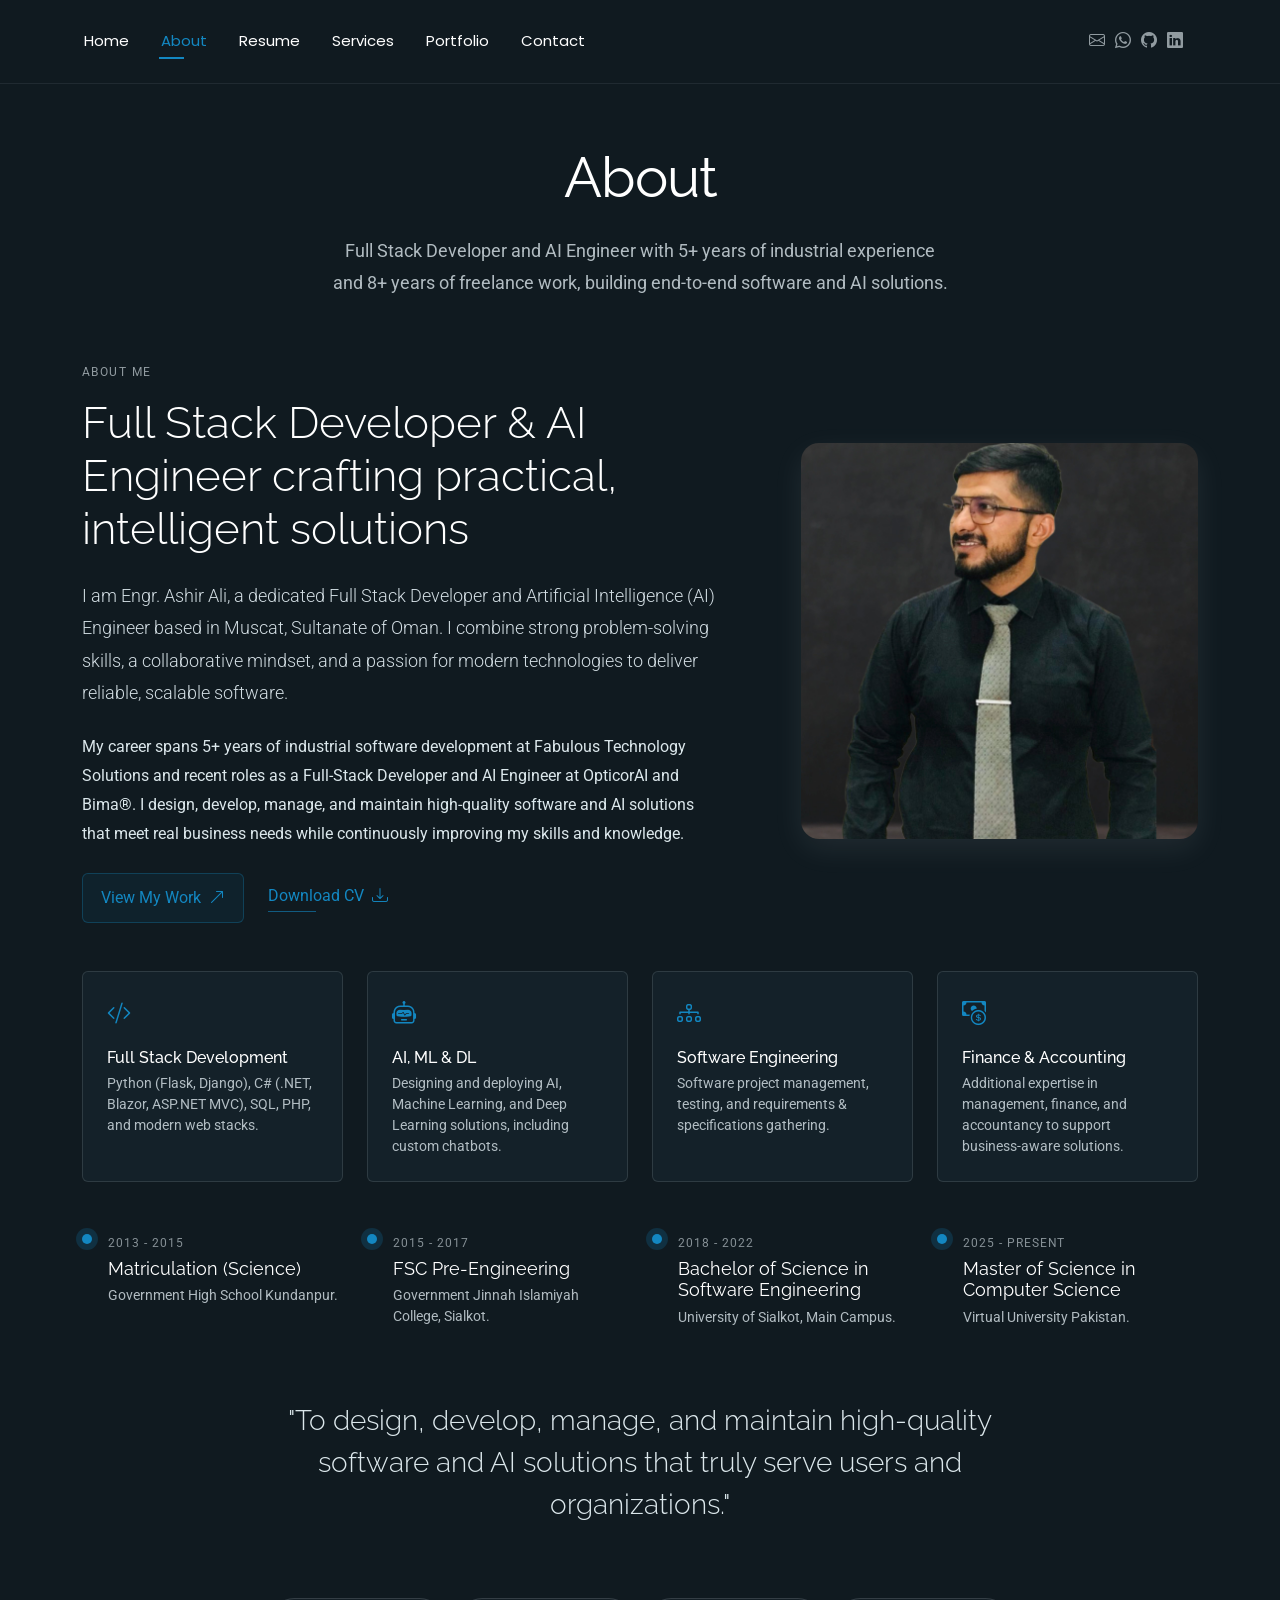
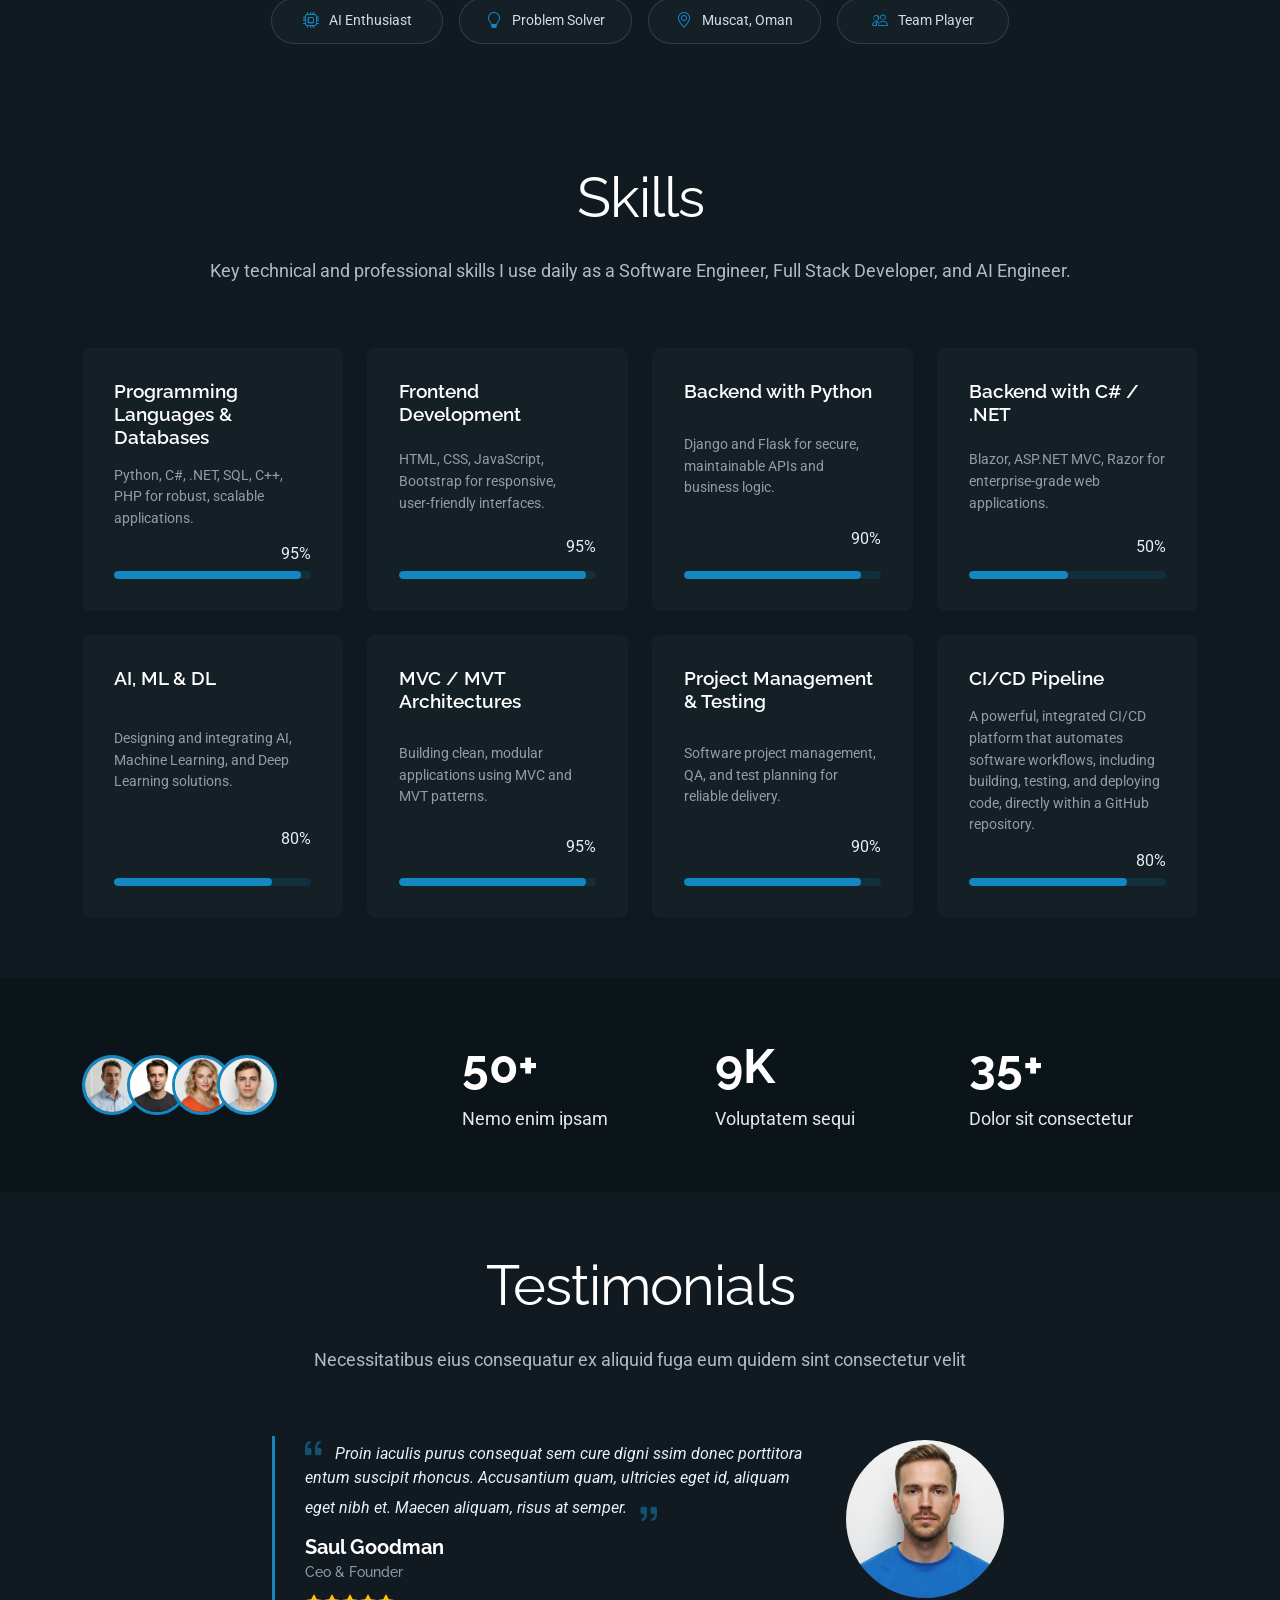
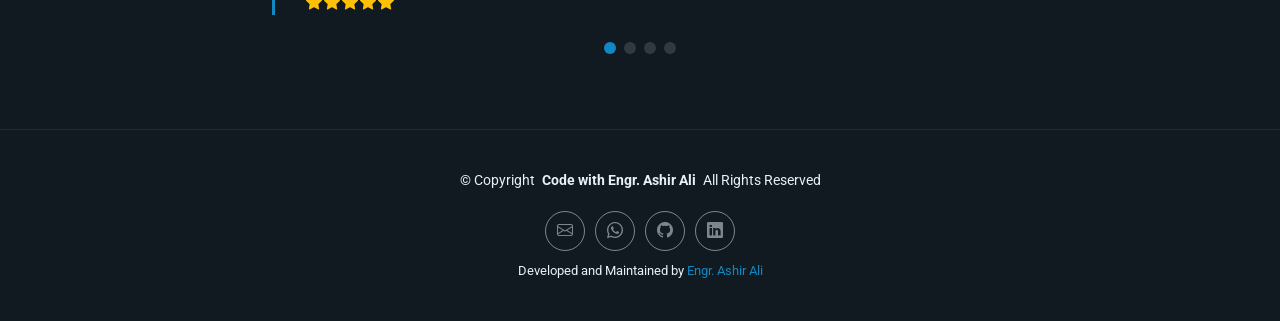
==== about.html @ 97f02782 "Initial commit - Portfolio website" ====
<!DOCTYPE html>
<html lang="en">

<head>
  <meta charset="utf-8">
  <meta content="width=device-width, initial-scale=1.0" name="viewport">
  <title>About | Engr. Ashir Ali</title>
  <meta name="description" content="">
  <meta name="keywords" content="">

  <!-- Favicons -->
  <link href="assets/img/favicon.png" rel="icon">
  <link href="assets/img/apple-touch-icon.png" rel="apple-touch-icon">

  <!-- Fonts -->
  <link href="https://fonts.googleapis.com" rel="preconnect">
  <link href="https://fonts.gstatic.com" rel="preconnect" crossorigin>
  <link href="https://fonts.googleapis.com/css2?family=Roboto:ital,wght@0,100;0,300;0,400;0,500;0,700;0,900;1,100;1,300;1,400;1,500;1,700;1,900&family=Poppins:ital,wght@0,100;0,200;0,300;0,400;0,500;0,600;0,700;0,800;0,900;1,100;1,200;1,300;1,400;1,500;1,600;1,700;1,800;1,900&family=Raleway:ital,wght@0,100;0,200;0,300;0,400;0,500;0,600;0,700;0,800;0,900;1,100;1,200;1,300;1,400;1,500;1,600;1,700;1,800;1,900&display=swap" rel="stylesheet">

  <!-- Vendor CSS Files -->
  <link href="assets/vendor/bootstrap/css/bootstrap.min.css" rel="stylesheet">
  <link href="assets/vendor/bootstrap-icons/bootstrap-icons.css" rel="stylesheet">
  <link href="assets/vendor/aos/aos.css" rel="stylesheet">
  <link href="assets/vendor/swiper/swiper-bundle.min.css" rel="stylesheet">
  <link href="assets/vendor/glightbox/css/glightbox.min.css" rel="stylesheet">

  <!-- Main CSS File -->
  <link href="assets/css/main.css" rel="stylesheet">

  
</head>

<body class="about-page">

  <header id="header" class="header d-flex align-items-center light-background sticky-top">
    <div class="container position-relative d-flex align-items-center justify-content-between">

      <!-- <a href="index.html" class="logo d-flex align-items-center me-auto me-xl-0">
      <img src="assets/img/logo.webp" alt="">
      <h1 class="sitename">FolioOne</h1> 
    </a> -->

      <nav id="navmenu" class="navmenu">
        <ul>
          <li><a href="index.html">Home</a></li>
          <li><a href="about.html" class="active">About</a></li>
          <li><a href="resume.html">Resume</a></li>
          <li><a href="services.html">Services</a></li>
          <li><a href="portfolio.html">Portfolio</a></li>
          
          <li><a href="contact.html">Contact</a></li>
        </ul>
        <i class="mobile-nav-toggle d-xl-none bi bi-list"></i>
      </nav>

      <div class="header-social-links">
        <a href="mailto:ashirbhalli482@gmail.com" target="_blank"><i class="bi bi-envelope"></i></a>
        <a href="https://chat.whatsapp.com/+96878351693" target="_blank"><i class="bi bi-whatsapp"></i></a>
        <a href="https://github.com/ashirbhalli482-ops" target="_blank" rel="noopener noreferrer"><i class="bi bi-github"></i></a>
        <a href="https://www.linkedin.com/in/ashir-ali-4512831a4" target="_blank" rel="noopener noreferrer"><i class="bi bi-linkedin"></i></a>
      </div>

    </div>
  </header>

  <main class="main">

    <!-- About Section -->
    <section id="about" class="about section">

      <!-- Section Title -->
      <div class="container section-title" data-aos="fade-up">
        <h2>About</h2>
        <p>Full Stack Developer and AI Engineer with 5+ years of industrial experience and 8+ years of freelance work, building end‑to‑end software and AI solutions.</p>
      </div><!-- End Section Title -->

      <div class="container" data-aos="fade-up" data-aos-delay="100">

        <!-- Intro + Photo -->
        <div class="row align-items-center justify-content-between gy-5 mb-5">
          <div class="col-lg-7" data-aos="fade-right" data-aos-delay="150">
            <div class="intro-content">
              <span class="eyebrow">About Me</span>
              <h2 class="headline">Full Stack Developer &amp; AI Engineer crafting practical, intelligent solutions</h2>
              <p class="lead">
                I am Engr. Ashir Ali, a dedicated Full Stack Developer and Artificial Intelligence (AI) Engineer based in Muscat,
                Sultanate of Oman. I combine strong problem‑solving skills, a collaborative mindset, and a passion for modern
                technologies to deliver reliable, scalable software.
              </p>
              <p>
                My career spans 5+ years of industrial software development at Fabulous Technology Solutions and recent roles as a
                Full‑Stack Developer and AI Engineer at OpticorAI and Bima®. I design, develop, manage, and maintain high‑quality
                software and AI solutions that meet real business needs while continuously improving my skills and knowledge.
              </p>

              <div class="cta-group">
                <a href="portfolio.html" class="btn-ghost">
                  View My Work <i class="bi bi-arrow-up-right"></i>
                </a>
                <a href="assets/cv/Ashir_Ali_Updated_CV.pdf" target="_blank" class="link-underline">
                  Download CV <i class="bi bi-download"></i>
                </a>
              </div>
            </div>
          </div>

          <div class="col-lg-5" data-aos="zoom-in" data-aos-delay="250">
            <figure class="profile-figure text-center text-lg-end">
              <img src="assets/img/profile/profile-square-11.jpg" alt="Portrait of Engr. Ashir Ali" class="img-fluid profile-photo">
            </figure>
          </div>
        </div>
        <!-- End Intro + Photo -->

        <!-- Skills Grid -->
        <div class="mb-5">
          <div class="row g-4">
            <div class="col-6 col-md-4 col-lg-3" data-aos="fade-up" data-aos-delay="120">
            <div class="skill-item">
              <i class="bi bi-code-slash"></i>
              <h3>Full Stack Development</h3>
              <p>Python (Flask, Django), C# (.NET, Blazor, ASP.NET MVC), SQL, PHP, and modern web stacks.</p>
            </div>
            </div>
            <div class="col-6 col-md-4 col-lg-3" data-aos="fade-up" data-aos-delay="180">
            <div class="skill-item">
              <i class="bi bi-robot"></i>
              <h3>AI, ML &amp; DL</h3>
              <p>Designing and deploying AI, Machine Learning, and Deep Learning solutions, including custom chatbots.</p>
            </div>
            </div>
            <div class="col-6 col-md-4 col-lg-3" data-aos="fade-up" data-aos-delay="240">
            <div class="skill-item">
              <i class="bi bi-diagram-3"></i>
              <h3>Software Engineering</h3>
              <p>Software project management, testing, and requirements &amp; specifications gathering.</p>
            </div>
            </div>
            <div class="col-6 col-md-4 col-lg-3" data-aos="fade-up" data-aos-delay="300">
            <div class="skill-item">
              <i class="bi bi-cash-coin"></i>
              <h3>Finance &amp; Accounting</h3>
              <p>Additional expertise in management, finance, and accountancy to support business‑aware solutions.</p>
            </div>
            </div>
          </div>
        </div>
        <!-- End Skills Grid -->

        <!-- Journey Timeline -->
        <div class="mb-5">
          <div class="row g-4">
            <div class="col-md-6 col-lg-3" data-aos="fade-up" data-aos-delay="120">
              <article class="timeline-item">
                <span class="dot"></span>
                <time>2013 - 2015</time>
                <h4>Matriculation (Science)</h4>
                <p>Government High School Kundanpur.</p>
              </article>
            </div>
            <div class="col-md-6 col-lg-3" data-aos="fade-up" data-aos-delay="180">
              <article class="timeline-item">
                <span class="dot"></span>
                <time>2015 - 2017</time>
                <h4>FSC Pre‑Engineering</h4>
                <p>Government Jinnah Islamiyah College, Sialkot.</p>
              </article>
            </div>
            <div class="col-md-6 col-lg-3" data-aos="fade-up" data-aos-delay="240">
              <article class="timeline-item">
                <span class="dot"></span>
                <time>2018 - 2022</time>
                <h4>Bachelor of Science in Software Engineering</h4>
                <p>University of Sialkot, Main Campus.</p>
              </article>
            </div>
            <div class="col-md-6 col-lg-3" data-aos="fade-up" data-aos-delay="300">
              <article class="timeline-item">
                <span class="dot"></span>
                <time>2025 - Present</time>
                <h4>Master of Science in Computer Science</h4>
                <p>Virtual University Pakistan.</p>
              </article>
            </div>
          </div>
        </div>
        <!-- End Journey Timeline -->

        <!-- Quote -->
        <blockquote class="personal-quote text-center mb-5" data-aos="fade-down" data-aos-delay="200">
          <p>"To design, develop, manage, and maintain high‑quality software and AI solutions that truly serve users and organizations."</p>
        </blockquote>
        <!-- End Quote -->

        <!-- Fun Facts -->
        <div class="row g-3 justify-content-center">
          <div class="col-6 col-md-3 col-lg-2" data-aos="zoom-in" data-aos-delay="120">
            <div class="fact-pill">
              <i class="bi bi-cpu"></i>
              <span>AI Enthusiast</span>
            </div>
          </div>
          <div class="col-6 col-md-3 col-lg-2" data-aos="zoom-in" data-aos-delay="160">
            <div class="fact-pill">
              <i class="bi bi-lightbulb"></i>
              <span>Problem Solver</span>
            </div>
          </div>
          <div class="col-6 col-md-3 col-lg-2" data-aos="zoom-in" data-aos-delay="200">
            <div class="fact-pill">
              <i class="bi bi-geo-alt"></i>
              <span>Muscat, Oman</span>
            </div>
          </div>
          <div class="col-6 col-md-3 col-lg-2" data-aos="zoom-in" data-aos-delay="240">
            <div class="fact-pill">
              <i class="bi bi-people"></i>
              <span>Team Player</span>
            </div>
          </div>
        </div>
        <!-- End Fun Facts -->

      </div>

    </section><!-- /About Section -->

    <!-- Skills Section -->
    <section id="skills" class="skills section">

      <!-- Section Title -->
      <div class="container section-title" data-aos="fade-up">
        <h2>Skills</h2>
        <p>Key technical and professional skills I use daily as a Software Engineer, Full Stack Developer, and AI Engineer.</p>
      </div><!-- End Section Title -->

      <div class="container" data-aos="fade-up" data-aos-delay="100">

        <div class="row g-4 skills-animation">

          <div class="col-md-6 col-lg-3" data-aos="fade-up" data-aos-delay="100">
            <div class="skill-box">
              <h3>Programming Languages &amp; Databases</h3>
              <p>Python, C#, .NET, SQL, C++, PHP for robust, scalable applications.</p>
              <span class="text-end d-block">95%</span>
              <div class="progress">
                <div class="progress-bar" role="progressbar" aria-valuenow="95" aria-valuemin="0" aria-valuemax="100"></div>
              </div>
            </div>
          </div>

          <div class="col-md-6 col-lg-3" data-aos="fade-up" data-aos-delay="150">
            <div class="skill-box">
              <h3>Frontend Development</h3>
              <p>HTML, CSS, JavaScript, Bootstrap for responsive, user‑friendly interfaces.</p>
              <span class="text-end d-block">95%</span>
              <div class="progress">
                <div class="progress-bar" role="progressbar" aria-valuenow="95" aria-valuemin="0" aria-valuemax="100"></div>
              </div>
            </div>
          </div>

          <div class="col-md-6 col-lg-3" data-aos="fade-up" data-aos-delay="200">
            <div class="skill-box">
              <h3>Backend with Python</h3>
              <p>Django and Flask for secure, maintainable APIs and business logic.</p>
              <span class="text-end d-block">90%</span>
              <div class="progress">
                <div class="progress-bar" role="progressbar" aria-valuenow="90" aria-valuemin="0" aria-valuemax="100"></div>
              </div>
            </div>
          </div>

          <div class="col-md-6 col-lg-3" data-aos="fade-up" data-aos-delay="250">
            <div class="skill-box">
              <h3>Backend with C# / .NET</h3>
              <p>Blazor, ASP.NET MVC, Razor for enterprise‑grade web applications.</p>
              <span class="text-end d-block">50%</span>
              <div class="progress">
                <div class="progress-bar" role="progressbar" aria-valuenow="50" aria-valuemin="0" aria-valuemax="100"></div>
              </div>
            </div>
          </div>

          <div class="col-md-6 col-lg-3" data-aos="fade-up" data-aos-delay="300">
            <div class="skill-box">
              <h3>AI, ML &amp; DL</h3>
              <p>Designing and integrating AI, Machine Learning, and Deep Learning solutions.</p>
              <span class="text-end d-block">80%</span>
              <div class="progress">
                <div class="progress-bar" role="progressbar" aria-valuenow="80" aria-valuemin="0" aria-valuemax="100"></div>
              </div>
            </div>
          </div>

          <div class="col-md-6 col-lg-3" data-aos="fade-up" data-aos-delay="350">
            <div class="skill-box">
              <h3>MVC / MVT Architectures</h3>
              <p>Building clean, modular applications using MVC and MVT patterns.</p>
              <span class="text-end d-block">95%</span>
              <div class="progress">
                <div class="progress-bar" role="progressbar" aria-valuenow="95" aria-valuemin="0" aria-valuemax="100"></div>
              </div>
            </div>
          </div>

          <div class="col-md-6 col-lg-3" data-aos="fade-up" data-aos-delay="400">
            <div class="skill-box">
              <h3>Project Management &amp; Testing</h3>
              <p>Software project management, QA, and test planning for reliable delivery.</p>
              <span class="text-end d-block">90%</span>
              <div class="progress">
                <div class="progress-bar" role="progressbar" aria-valuenow="90" aria-valuemin="0" aria-valuemax="100"></div>
              </div>
            </div>
          </div>

          <div class="col-md-6 col-lg-3" data-aos="fade-up" data-aos-delay="450">
            <div class="skill-box">
              <h3>CI/CD Pipeline</h3>
              <p>A powerful, integrated CI/CD platform that automates software workflows, including building, testing, and deploying code, directly within a GitHub repository.</p>
              <span class="text-end d-block">80%</span>
              <div class="progress">
                <div class="progress-bar" role="progressbar" aria-valuenow="80" aria-valuemin="0" aria-valuemax="100"></div>
              </div>
            </div>
          </div>

        </div>

      </div>

    </section><!-- /Skills Section -->

    <!-- Stats Section -->
    <section id="stats" class="stats section dark-background">

      <div class="container" data-aos="fade-up" data-aos-delay="100">

        <div class="row align-items-center">
          <div class="col-lg-4" data-aos="fade-up" data-aos-delay="200">
            <div class="avatars d-flex align-items-center">
              <img src="assets/img/person/person-m-2.webp" alt="Avatar 1" class="rounded-circle" loading="lazy">
              <img src="assets/img/person/person-m-3.webp" alt="Avatar 2" class="rounded-circle" loading="lazy">
              <img src="assets/img/person/person-f-5.webp" alt="Avatar 3" class="rounded-circle" loading="lazy">
              <img src="assets/img/person/person-m-5.webp" alt="Avatar 4" class="rounded-circle" loading="lazy">
            </div>
          </div>

          <div class="col-lg-8">
            <div class="row counters">
              <div class="col-md-4" data-aos="fade-up" data-aos-delay="300">
                <h2><span data-purecounter-start="0" data-purecounter-end="185" data-purecounter-duration="1" class="purecounter"></span>+</h2>
                <p>Nemo enim ipsam</p>
              </div>

              <div class="col-md-4" data-aos="fade-up" data-aos-delay="400">
                <h2><span data-purecounter-start="0" data-purecounter-end="32" data-purecounter-duration="1" class="purecounter"></span>K</h2>
                <p>Voluptatem sequi</p>
              </div>

              <div class="col-md-4" data-aos="fade-up" data-aos-delay="500">
                <h2><span data-purecounter-start="0" data-purecounter-end="128" data-purecounter-duration="1" class="purecounter"></span>+</h2>
                <p>Dolor sit consectetur</p>
              </div>
            </div>
          </div>
        </div>
      </div>

    </section><!-- /Stats Section -->

    <!-- Testimonials Section -->
    <section id="testimonials" class="testimonials section">

      <!-- Section Title -->
      <div class="container section-title" data-aos="fade-up">
        <h2>Testimonials</h2>
        <p>Necessitatibus eius consequatur ex aliquid fuga eum quidem sint consectetur velit</p>
      </div><!-- End Section Title -->

      <div class="container" data-aos="fade-up" data-aos-delay="100">

        <div class="swiper init-swiper">
          <script type="application/json" class="swiper-config">
            {
              "loop": true,
              "speed": 600,
              "autoplay": {
                "delay": 5000
              },
              "slidesPerView": "auto",
              "pagination": {
                "el": ".swiper-pagination",
                "type": "bullets",
                "clickable": true
              }
            }
          </script>
          <div class="swiper-wrapper">

            <div class="swiper-slide">
              <div class="testimonial-item">
                <div class="row gy-4 justify-content-center">
                  <div class="col-lg-6">
                    <div class="testimonial-content">
                      <p>
                        <i class="bi bi-quote quote-icon-left"></i>
                        <span>Proin iaculis purus consequat sem cure digni ssim donec porttitora entum suscipit rhoncus. Accusantium quam, ultricies eget id, aliquam eget nibh et. Maecen aliquam, risus at semper.</span>
                        <i class="bi bi-quote quote-icon-right"></i>
                      </p>
                      <h3>Saul Goodman</h3>
                      <h4>Ceo &amp; Founder</h4>
                      <div class="stars">
                        <i class="bi bi-star-fill"></i><i class="bi bi-star-fill"></i><i class="bi bi-star-fill"></i><i class="bi bi-star-fill"></i><i class="bi bi-star-fill"></i>
                      </div>
                    </div>
                  </div>
                  <div class="col-lg-2 text-center">
                    <img src="assets/img/person/person-m-9.webp" class="img-fluid testimonial-img" alt="">
                  </div>
                </div>
              </div>
            </div><!-- End testimonial item -->

            <div class="swiper-slide">
              <div class="testimonial-item">
                <div class="row gy-4 justify-content-center">
                  <div class="col-lg-6">
                    <div class="testimonial-content">
                      <p>
                        <i class="bi bi-quote quote-icon-left"></i>
                        <span>Export tempor illum tamen malis malis eram quae irure esse labore quem cillum quid cillum eram malis quorum velit fore eram velit sunt aliqua noster fugiat irure amet legam anim culpa.</span>
                        <i class="bi bi-quote quote-icon-right"></i>
                      </p>
                      <h3>Sara Wilsson</h3>
                      <h4>Designer</h4>
                      <div class="stars">
                        <i class="bi bi-star-fill"></i><i class="bi bi-star-fill"></i><i class="bi bi-star-fill"></i><i class="bi bi-star-fill"></i><i class="bi bi-star-fill"></i>
                      </div>
                    </div>
                  </div>
                  <div class="col-lg-2 text-center">
                    <img src="assets/img/person/person-f-5.webp" class="img-fluid testimonial-img" alt="">
                  </div>
                </div>
              </div>
            </div><!-- End testimonial item -->

            <div class="swiper-slide">
              <div class="testimonial-item">
                <div class="row gy-4 justify-content-center">
                  <div class="col-lg-6">
                    <div class="testimonial-content">
                      <p>
                        <i class="bi bi-quote quote-icon-left"></i>
                        <span>Enim nisi quem export duis labore cillum quae magna enim sint quorum nulla quem veniam duis minim tempor labore quem eram duis noster aute amet eram fore quis sint minim.</span>
                        <i class="bi bi-quote quote-icon-right"></i>
                      </p>
                      <h3>Jena Karlis</h3>
                      <h4>Store Owner</h4>
                      <div class="stars">
                        <i class="bi bi-star-fill"></i><i class="bi bi-star-fill"></i><i class="bi bi-star-fill"></i><i class="bi bi-star-fill"></i><i class="bi bi-star-fill"></i>
                      </div>
                    </div>
                  </div>
                  <div class="col-lg-2 text-center">
                    <img src="assets/img/person/person-f-12.webp" class="img-fluid testimonial-img" alt="">
                  </div>
                </div>
              </div>
            </div><!-- End testimonial item -->

            <div class="swiper-slide">
              <div class="testimonial-item">
                <div class="row gy-4 justify-content-center">
                  <div class="col-lg-6">
                    <div class="testimonial-content">
                      <p>
                        <i class="bi bi-quote quote-icon-left"></i>
                        <span>Fugiat enim eram quae cillum dolore dolor amet nulla culpa multos export minim fugiat minim velit minim dolor enim duis veniam ipsum anim magna sunt elit fore quem dolore labore illum veniam.</span>
                        <i class="bi bi-quote quote-icon-right"></i>
                      </p>
                      <h3>John Larson</h3>
                      <h4>Entrepreneur</h4>
                      <div class="stars">
                        <i class="bi bi-star-fill"></i><i class="bi bi-star-fill"></i><i class="bi bi-star-fill"></i><i class="bi bi-star-fill"></i><i class="bi bi-star-fill"></i>
                      </div>
                    </div>
                  </div>
                  <div class="col-lg-2 text-center">
                    <img src="assets/img/person/person-m-12.webp" class="img-fluid testimonial-img" alt="">
                  </div>
                </div>
              </div>
            </div><!-- End testimonial item -->

          </div>
          <div class="swiper-pagination"></div>
        </div>

      </div>

    </section><!-- /Testimonials Section -->

  </main>

  <footer id="footer" class="footer">

    <div class="container">
      <div class="copyright text-center ">
        <p>© <span>Copyright</span> <strong class="px-1 sitename">Code with Engr. Ashir Ali</strong> <span>All Rights Reserved<br></span></p>
      </div>
      <div class="social-links d-flex justify-content-center">
        <a href="mailto:ashirbhalli482@gmail.com" target="_blank"><i class="bi bi-envelope"></i></a>
        <a href="https://chat.whatsapp.com/+96878351693" target="_blank"><i class="bi bi-whatsapp"></i></a>
        <a href="https://github.com/ashirbhalli482-ops" target="_blank" rel="noopener noreferrer"><i class="bi bi-github"></i></a>
        <a href="https://www.linkedin.com/in/ashir-ali-4512831a4" target="_blank" rel="noopener noreferrer"><i class="bi bi-linkedin"></i></a>
      </div>
      <div class="credits">
       
        Developed and Maintained by <a href="#">Engr. Ashir Ali</a> 
      </div>
    </div>

  </footer>

  <!-- Scroll Top -->
  <a href="#" id="scroll-top" class="scroll-top d-flex align-items-center justify-content-center"><i class="bi bi-arrow-up-short"></i></a>

  <!-- Preloader -->
  <div id="preloader"></div>

  <!-- Vendor JS Files -->
  <script src="assets/vendor/bootstrap/js/bootstrap.bundle.min.js"></script>
  <script src="assets/vendor/php-email-form/validate.js"></script>
  <script src="assets/vendor/aos/aos.js"></script>
  <script src="assets/vendor/typed.js/typed.umd.js"></script>
  <script src="assets/vendor/waypoints/noframework.waypoints.js"></script>
  <script src="assets/vendor/purecounter/purecounter_vanilla.js"></script>
  <script src="assets/vendor/swiper/swiper-bundle.min.js"></script>
  <script src="assets/vendor/imagesloaded/imagesloaded.pkgd.min.js"></script>
  <script src="assets/vendor/isotope-layout/isotope.pkgd.min.js"></script>
  <script src="assets/vendor/glightbox/js/glightbox.min.js"></script>

  <!-- Main JS File -->
  <script src="assets/js/main.js"></script>

</body>

</html>
---- assets/css/main.css ----
/**
* Template Name: FolioOne
* Template URL: https://bootstrapmade.com/folioone-bootstrap-portfolio-website-template/
* Updated: Aug 23 2025 with Bootstrap v5.3.7
* Author: BootstrapMade.com
* License: https://bootstrapmade.com/license/
*/

/*--------------------------------------------------------------
# Font & Color Variables
# Help: https://bootstrapmade.com/color-system/
--------------------------------------------------------------*/
/* Fonts */
:root {
  --default-font: "Roboto",  system-ui, -apple-system, "Segoe UI", Roboto, "Helvetica Neue", Arial, "Noto Sans", "Liberation Sans", sans-serif, "Apple Color Emoji", "Segoe UI Emoji", "Segoe UI Symbol", "Noto Color Emoji";
  --heading-font: "Raleway",  sans-serif;
  --nav-font: "Poppins",  sans-serif;
}

/* Global Colors - The following color variables are used throughout the website. Updating them here will change the color scheme of the entire website */
:root { 
  --background-color: #101a20; /* Background color for the entire website, including individual sections */
  --default-color: #e7f2f7; /* Default color used for the majority of the text content across the entire website */
  --heading-color: #ffffff; /* Color for headings, subheadings and title throughout the website */
  --accent-color: #1387c1; /* Accent color that represents your brand on the website. It's used for buttons, links, and other elements that need to stand out */
  --surface-color: #141f26; /* The surface color is used as a background of boxed elements within sections, such as cards, icon boxes, or other elements that require a visual separation from the global background. */
  --contrast-color: #ffffff; /* Contrast color for text, ensuring readability against backgrounds of accent, heading, or default colors. */
}

/* Nav Menu Colors - The following color variables are used specifically for the navigation menu. They are separate from the global colors to allow for more customization options */
:root {
  --nav-color: #ffffff;  /* The default color of the main navmenu links */
  --nav-hover-color: #1387c1; /* Applied to main navmenu links when they are hovered over or active */
  --nav-mobile-background-color: #213642; /* Used as the background color for mobile navigation menu */
  --nav-dropdown-background-color: #051117; /* Used as the background color for dropdown items that appear when hovering over primary navigation items */
  --nav-dropdown-color: #e7f2f7; /* Used for navigation links of the dropdown items in the navigation menu. */
  --nav-dropdown-hover-color: #1387c1; /* Similar to --nav-hover-color, this color is applied to dropdown navigation links when they are hovered over. */
}

/* Color Presets - These classes override global colors when applied to any section or element, providing reuse of the sam color scheme. */

.light-background {
  --background-color: #142027;
  --surface-color: #325264;
}

.dark-background {
  --background-color: #0b1419;
  --default-color: #ffffff;
  --heading-color: #ffffff;
  --surface-color: #252525;
  --contrast-color: #ffffff;
}

/* Smooth scroll */
:root {
  scroll-behavior: smooth;
}

/*--------------------------------------------------------------
# General Styling & Shared Classes
--------------------------------------------------------------*/
body {
  color: var(--default-color);
  background-color: var(--background-color);
  font-family: var(--default-font);
}

a {
  color: var(--accent-color);
  text-decoration: none;
  transition: 0.3s;
}

a:hover {
  color: color-mix(in srgb, var(--accent-color), transparent 25%);
  text-decoration: none;
}

h1,
h2,
h3,
h4,
h5,
h6 {
  color: var(--heading-color);
  font-family: var(--heading-font);
}

/* PHP Email Form Messages
------------------------------*/
.php-email-form .error-message {
  display: none;
  background: #df1529;
  color: #ffffff;
  text-align: left;
  padding: 15px;
  margin-bottom: 24px;
  font-weight: 600;
}

.php-email-form .sent-message {
  display: none;
  color: #ffffff;
  background: #059652;
  text-align: center;
  padding: 15px;
  margin-bottom: 24px;
  font-weight: 600;
}

.php-email-form .loading {
  display: none;
  background: var(--surface-color);
  text-align: center;
  padding: 15px;
  margin-bottom: 24px;
}

.php-email-form .loading:before {
  content: "";
  display: inline-block;
  border-radius: 50%;
  width: 24px;
  height: 24px;
  margin: 0 10px -6px 0;
  border: 3px solid var(--accent-color);
  border-top-color: var(--surface-color);
  animation: php-email-form-loading 1s linear infinite;
}

@keyframes php-email-form-loading {
  0% {
    transform: rotate(0deg);
  }

  100% {
    transform: rotate(360deg);
  }
}

/*--------------------------------------------------------------
# Global Header
--------------------------------------------------------------*/
.header {
  --background-color: rgba(255, 255, 255, 0);
  color: var(--default-color);
  background-color: var(--background-color);
  padding: 15px 0;
  transition: all 0.5s;
  z-index: 997;
  border-bottom: 1px solid color-mix(in srgb, var(--default-color), transparent 92%);
}

.header .logo {
  line-height: 1;
}

.header .logo img {
  max-height: 36px;
  margin-right: 8px;
}

.header .logo h1 {
  font-size: 32px;
  margin: 0;
  font-weight: 400;
  color: var(--heading-color);
}

.header .header-social-links {
  padding-right: 15px;
}

.header .header-social-links a {
  color: color-mix(in srgb, var(--default-color), transparent 40%);
  padding-left: 6px;
  display: inline-block;
  transition: 0.3s;
  font-size: 16px;
}

.header .header-social-links a:hover {
  color: var(--default-color);
}

.header .header-social-links a i {
  line-height: 0px;
}

@media (max-width: 1200px) {
  .header .logo {
    order: 1;
  }

  .header .header-social-links {
    order: 2;
  }

  .header .navmenu {
    order: 3;
  }
}

/* Global Header on Scroll
------------------------------*/
.scrolled .header {
  --background-color: rgba(16, 26, 32, 0.9);
}

/*--------------------------------------------------------------
# Navigation Menu
--------------------------------------------------------------*/
/* Desktop Navigation */
@media (min-width: 1200px) {
  .navmenu {
    padding: 0;
  }

  .navmenu ul {
    margin: 0;
    padding: 0;
    display: flex;
    list-style: none;
    align-items: center;
  }

  .navmenu li {
    position: relative;
  }

  .navmenu>ul>li {
    white-space: nowrap;
    padding: 15px 28px 15px 0;
  }

  .navmenu>ul>li:last-child {
    padding-right: 0;
  }

  .navmenu a,
  .navmenu a:focus {
    color: var(--nav-color);
    font-size: 15px;
    padding: 0 2px;
    font-family: var(--nav-font);
    font-weight: 400;
    display: flex;
    align-items: center;
    justify-content: space-between;
    white-space: nowrap;
    transition: 0.3s;
    position: relative;
  }

  .navmenu a i,
  .navmenu a:focus i {
    font-size: 12px;
    line-height: 0;
    margin-left: 5px;
    transition: 0.3s;
  }

  .navmenu>ul>li>a:before {
    content: "";
    position: absolute;
    height: 2px;
    bottom: -6px;
    left: 0;
    background-color: var(--nav-hover-color);
    visibility: hidden;
    width: 0px;
    transition: all 0.3s ease-in-out 0s;
  }

  .navmenu a:hover:before,
  .navmenu li:hover>a:before,
  .navmenu .active:before {
    visibility: visible;
    width: 25px;
  }

  .navmenu li:hover>a,
  .navmenu .active,
  .navmenu .active:focus {
    color: var(--nav-hover-color);
  }

  .navmenu .dropdown ul {
    margin: 0;
    padding: 10px 0;
    background: var(--nav-dropdown-background-color);
    display: block;
    position: absolute;
    visibility: hidden;
    left: -5px;
    top: 130%;
    opacity: 0;
    transition: 0.3s;
    border-radius: 4px;
    z-index: 99;
    box-shadow: 0px 0px 30px rgba(0, 0, 0, 0.1);
  }

  .navmenu .dropdown ul li {
    min-width: 200px;
  }

  .navmenu .dropdown ul a {
    padding: 10px 20px;
    font-size: 15px;
    text-transform: none;
    color: var(--nav-dropdown-color);
  }

  .navmenu .dropdown ul a i {
    font-size: 12px;
  }

  .navmenu .dropdown ul a:hover,
  .navmenu .dropdown ul .active:hover,
  .navmenu .dropdown ul li:hover>a {
    color: var(--nav-dropdown-hover-color);
  }

  .navmenu .dropdown:hover>ul {
    opacity: 1;
    top: 100%;
    visibility: visible;
  }

  .navmenu .dropdown .dropdown ul {
    top: 0;
    left: -90%;
    visibility: hidden;
  }

  .navmenu .dropdown .dropdown:hover>ul {
    opacity: 1;
    top: 0;
    left: -100%;
    visibility: visible;
  }
}

/* Mobile Navigation */
@media (max-width: 1199px) {
  .mobile-nav-toggle {
    color: var(--nav-color);
    font-size: 28px;
    line-height: 0;
    margin-right: 10px;
    cursor: pointer;
    transition: color 0.3s;
  }

  .navmenu {
    padding: 0;
    z-index: 9997;
  }

  .navmenu ul {
    display: none;
    list-style: none;
    position: absolute;
    inset: 60px 20px 20px 20px;
    padding: 10px 0;
    margin: 0;
    border-radius: 6px;
    background-color: var(--nav-mobile-background-color);
    border: 1px solid color-mix(in srgb, var(--default-color), transparent 90%);
    box-shadow: none;
    overflow-y: auto;
    transition: 0.3s;
    z-index: 9998;
  }

  .navmenu a,
  .navmenu a:focus {
    color: var(--nav-dropdown-color);
    padding: 10px 20px;
    font-family: var(--nav-font);
    font-size: 17px;
    font-weight: 500;
    display: flex;
    align-items: center;
    justify-content: space-between;
    white-space: nowrap;
    transition: 0.3s;
  }

  .navmenu a i,
  .navmenu a:focus i {
    font-size: 12px;
    line-height: 0;
    margin-left: 5px;
    width: 30px;
    height: 30px;
    display: flex;
    align-items: center;
    justify-content: center;
    border-radius: 50%;
    transition: 0.3s;
    background-color: color-mix(in srgb, var(--accent-color), transparent 90%);
  }

  .navmenu a i:hover,
  .navmenu a:focus i:hover {
    background-color: var(--accent-color);
    color: var(--contrast-color);
  }

  .navmenu a:hover,
  .navmenu .active,
  .navmenu .active:focus {
    color: var(--nav-dropdown-hover-color);
  }

  .navmenu .active i,
  .navmenu .active:focus i {
    background-color: var(--accent-color);
    color: var(--contrast-color);
    transform: rotate(180deg);
  }

  .navmenu .dropdown ul {
    position: static;
    display: none;
    z-index: 99;
    padding: 10px 0;
    margin: 10px 20px;
    background-color: var(--nav-dropdown-background-color);
    transition: all 0.5s ease-in-out;
  }

  .navmenu .dropdown ul ul {
    background-color: rgba(33, 37, 41, 0.1);
  }

  .navmenu .dropdown>.dropdown-active {
    display: block;
    background-color: rgba(33, 37, 41, 0.03);
  }

  .mobile-nav-active {
    overflow: hidden;
  }

  .mobile-nav-active .mobile-nav-toggle {
    color: #fff;
    position: absolute;
    font-size: 32px;
    top: 15px;
    right: 15px;
    margin-right: 0;
    z-index: 9999;
  }

  .mobile-nav-active .navmenu {
    position: fixed;
    overflow: hidden;
    inset: 0;
    background: rgba(33, 37, 41, 0.8);
    transition: 0.3s;
  }

  .mobile-nav-active .navmenu>ul {
    display: block;
  }
}

/*--------------------------------------------------------------
# Global Footer
--------------------------------------------------------------*/
.footer {
  color: var(--default-color);
  background-color: var(--background-color);
  font-size: 14px;
  padding: 40px 0;
  position: relative;
  border-top: 1px solid color-mix(in srgb, var(--default-color), transparent 92%);
}

.footer .copyright p {
  margin-bottom: 0;
}

.footer .social-links {
  margin-top: 20px;
}

.footer .social-links a {
  display: flex;
  align-items: center;
  justify-content: center;
  width: 40px;
  height: 40px;
  border-radius: 50%;
  border: 1px solid color-mix(in srgb, var(--default-color), transparent 50%);
  font-size: 16px;
  color: color-mix(in srgb, var(--default-color), transparent 50%);
  margin: 0 5px;
  transition: 0.3s;
}

.footer .social-links a:hover {
  color: var(--accent-color);
  border-color: var(--accent-color);
}

.footer .credits {
  margin-top: 10px;
  font-size: 13px;
  text-align: center;
}

/*--------------------------------------------------------------
# Preloader
--------------------------------------------------------------*/
#preloader {
  position: fixed;
  inset: 0;
  z-index: 9999;
  overflow: hidden;
  background-color: var(--background-color);
  transition: all 0.6s ease-out;
  width: 100%;
  height: 100vh;
}

#preloader:before,
#preloader:after {
  content: "";
  position: absolute;
  border: 4px solid var(--accent-color);
  border-radius: 50%;
  animation: animate-preloader 2s cubic-bezier(0, 0.2, 0.8, 1) infinite;
}

#preloader:after {
  animation-delay: -0.5s;
}

@keyframes animate-preloader {
  0% {
    width: 10px;
    height: 10px;
    top: calc(50% - 5px);
    left: calc(50% - 5px);
    opacity: 1;
  }

  100% {
    width: 72px;
    height: 72px;
    top: calc(50% - 36px);
    left: calc(50% - 36px);
    opacity: 0;
  }
}

/*--------------------------------------------------------------
# Scroll Top Button
--------------------------------------------------------------*/
.scroll-top {
  position: fixed;
  visibility: hidden;
  opacity: 0;
  right: 15px;
  bottom: -15px;
  z-index: 99999;
  background-color: var(--accent-color);
  width: 44px;
  height: 44px;
  border-radius: 50px;
  transition: all 0.4s;
}

.scroll-top i {
  font-size: 24px;
  color: var(--contrast-color);
  line-height: 0;
}

.scroll-top:hover {
  background-color: color-mix(in srgb, var(--accent-color), transparent 20%);
  color: var(--contrast-color);
}

.scroll-top.active {
  visibility: visible;
  opacity: 1;
  bottom: 15px;
}

/*--------------------------------------------------------------
# Disable aos animation delay on mobile devices
--------------------------------------------------------------*/
@media screen and (max-width: 768px) {
  [data-aos-delay] {
    transition-delay: 0 !important;
  }
}

/*--------------------------------------------------------------
# Global Page Titles & Breadcrumbs
--------------------------------------------------------------*/
.page-title {
  color: var(--default-color);
  background-color: var(--background-color);
  position: relative;
}

.page-title .heading {
  padding: 80px 0;
  border-top: 1px solid color-mix(in srgb, var(--default-color), transparent 90%);
}

.page-title .heading h1 {
  font-size: 38px;
  font-weight: 700;
}

.page-title nav {
  background-color: color-mix(in srgb, var(--default-color), transparent 96%);
  padding: 20px 0;
}

.page-title nav ol {
  display: flex;
  flex-wrap: wrap;
  list-style: none;
  padding: 0;
  margin: 0;
  font-size: 16px;
  font-weight: 400;
}

.page-title nav ol li+li {
  padding-left: 10px;
}

.page-title nav ol li+li::before {
  content: "/";
  display: inline-block;
  padding-right: 10px;
  color: color-mix(in srgb, var(--default-color), transparent 70%);
}

/*--------------------------------------------------------------
# Global Sections
--------------------------------------------------------------*/
section,
.section {
  color: var(--default-color);
  background-color: var(--background-color);
  padding: 60px 0;
  scroll-margin-top: 100px;
  overflow: clip;
}

@media (max-width: 1199px) {

  section,
  .section {
    scroll-margin-top: 66px;
  }
}

/*--------------------------------------------------------------
# Global Section Titles
--------------------------------------------------------------*/
.section-title {
  text-align: center;
  padding-bottom: 60px;
  position: relative;
}

.section-title h2 {
  font-size: 3.5rem;
  font-weight: 400;
  line-height: 1.2;
  color: var(--heading-color);
  margin-bottom: 1.5rem;
  letter-spacing: -1px;
}

@media (max-width: 768px) {
  .section-title h2 {
    font-size: 2.5rem;
  }
}

.section-title p {
  font-size: 1.125rem;
  line-height: 1.8;
  color: color-mix(in srgb, var(--default-color), transparent 25%);
  max-width: 900px;
  margin: 0 auto;
  text-wrap: balance;
}

/*--------------------------------------------------------------
# Hero Section
--------------------------------------------------------------*/
.hero {
  padding: 80px 0;
  min-height: 100vh;
  display: flex;
  align-items: center;
}

.hero .hero-content h1 {
  font-size: 3.5rem;
  font-weight: 700;
  margin-bottom: 1rem;
  line-height: 1.2;
}

.hero .hero-content h1 .highlight {
  color: var(--accent-color);
  position: relative;
}

.hero .hero-content h1 .highlight::after {
  content: "";
  position: absolute;
  bottom: 0;
  left: 0;
  width: 100%;
  height: 3px;
  background: linear-gradient(90deg, var(--accent-color), color-mix(in srgb, var(--accent-color), transparent 50%));
  border-radius: 2px;
}

@media (max-width: 768px) {
  .hero .hero-content h1 {
    font-size: 2.5rem;
  }
}

.hero .hero-content h2 {
  font-size: 1.5rem;
  font-weight: 400;
  margin-bottom: 2rem;
  color: color-mix(in srgb, var(--default-color), transparent 20%);
}

.hero .hero-content h2 .typed {
  color: var(--accent-color);
  font-weight: 600;
}

@media (max-width: 768px) {
  .hero .hero-content h2 {
    font-size: 1.25rem;
  }
}

.hero .hero-content p {
  font-size: 1.1rem;
  line-height: 1.6;
  margin-bottom: 2.5rem;
  color: color-mix(in srgb, var(--default-color), transparent 30%);
}

.hero .hero-actions {
  display: flex;
  gap: 1rem;
  margin-bottom: 3rem;
}

.hero .hero-actions .btn {
  padding: 12px 30px;
  border-radius: 50px;
  font-weight: 600;
  text-decoration: none;
  transition: all 0.3s ease;
  border: 2px solid;
}

.hero .hero-actions .btn.btn-primary {
  background: var(--accent-color);
  color: var(--contrast-color);
  border-color: var(--accent-color);
}

.hero .hero-actions .btn.btn-primary:hover {
  background: color-mix(in srgb, var(--accent-color), black 15%);
  border-color: color-mix(in srgb, var(--accent-color), black 15%);
  transform: translateY(-2px);
}

.hero .hero-actions .btn.btn-outline {
  background: transparent;
  color: var(--accent-color);
  border-color: var(--accent-color);
}

.hero .hero-actions .btn.btn-outline:hover {
  transform: translateY(-2px);
}

@media (max-width: 576px) {
  .hero .hero-actions {
    flex-direction: column;
  }

  .hero .hero-actions .btn {
    text-align: center;
  }
}

.hero .social-links {
  display: flex;
  gap: 1rem;
}

.hero .social-links a {
  width: 45px;
  height: 45px;
  background: var(--surface-color);
  border-radius: 50%;
  display: flex;
  align-items: center;
  justify-content: center;
  color: var(--default-color);
  font-size: 1.2rem;
  transition: all 0.3s ease;
}

.hero .social-links a:hover {
  background: var(--accent-color);
  color: var(--contrast-color);
  transform: translateY(-3px);
  box-shadow: 0 8px 25px color-mix(in srgb, var(--accent-color), transparent 70%);
}

.hero .hero-image {
  position: relative;
}

.hero .hero-image .image-wrapper {
  position: relative;
  max-width: 450px;
  margin: 0 auto;
}

.hero .hero-image .image-wrapper img {
  border-radius: 20px;
  box-shadow: 0 5px 15px color-mix(in srgb, var(--default-color), transparent 95%);
  transition: transform 0.3s ease;
}

.hero .hero-image .image-wrapper img:hover {
  transform: scale(1.02);
}

.hero .hero-image .floating-elements {
  position: absolute;
  top: 0;
  left: 0;
  right: 0;
  bottom: 0;
  pointer-events: none;
}

.hero .hero-image .floating-elements .floating-card {
  position: absolute;
  background: var(--surface-color);
  padding: 15px 20px;
  border-radius: 15px;
  box-shadow: 0 10px 30px color-mix(in srgb, var(--default-color), transparent 90%);
  display: flex;
  align-items: center;
  gap: 10px;
  font-weight: 600;
  animation: float 3s ease-in-out infinite;
}

.hero .hero-image .floating-elements .floating-card i {
  font-size: 1.5rem;
  color: var(--accent-color);
}

.hero .hero-image .floating-elements .floating-card.design {
  top: 10%;
  right: -10%;
  animation-delay: 0s;
}

.hero .hero-image .floating-elements .floating-card.code {
  bottom: 30%;
  left: -15%;
  animation-delay: 1s;
}

.hero .hero-image .floating-elements .floating-card.creativity {
  top: 60%;
  right: -5%;
  animation-delay: 2s;
}

@media (max-width: 992px) {
  .hero .hero-image .floating-elements .floating-card {
    display: none;
  }
}

@keyframes float {

  0%,
  100% {
    transform: translateY(0px);
  }

  50% {
    transform: translateY(-10px);
  }
}

@media (max-width: 992px) {
  .hero .hero-content {
    text-align: center;
    margin-bottom: 3rem;
  }
}

/*--------------------------------------------------------------
# About Section
--------------------------------------------------------------*/
.about .intro-content .eyebrow {
  display: inline-block;
  letter-spacing: 0.12em;
  text-transform: uppercase;
  font-size: 12px;
  color: color-mix(in srgb, var(--default-color), transparent 40%);
  margin-bottom: 16px;
}

.about .intro-content .headline {
  font-family: var(--heading-font);
  font-weight: 300;
  line-height: 1.2;
  font-size: clamp(28px, 4vw, 44px);
  margin: 0 0 24px 0;
}

.about .intro-content .lead {
  font-size: 18px;
  line-height: 1.8;
  color: color-mix(in srgb, var(--default-color), transparent 10%);
  margin-bottom: 24px;
}

.about .intro-content p {
  line-height: 1.8;
  margin-bottom: 24px;
  color: color-mix(in srgb, var(--default-color), transparent 5%);
}

.about .intro-content .cta-group {
  display: flex;
  gap: 24px;
  align-items: center;
  margin-top: 24px;
}

.about .intro-content .cta-group .btn-ghost {
  display: inline-flex;
  align-items: center;
  gap: 8px;
  padding: 12px 18px;
  border-radius: 6px;
  color: var(--accent-color);
  background: color-mix(in srgb, var(--accent-color), transparent 92%);
  border: 1px solid color-mix(in srgb, var(--accent-color), transparent 70%);
  transition: 0.3s ease-in-out;
}

.about .intro-content .cta-group .btn-ghost:hover,
.about .intro-content .cta-group .btn-ghost:focus {
  color: var(--contrast-color);
  background: var(--accent-color);
  border-color: var(--accent-color);
  outline: none;
  box-shadow: 0 0 0 3px color-mix(in srgb, var(--accent-color), transparent 70%);
}

.about .intro-content .cta-group .link-underline {
  display: inline-flex;
  align-items: center;
  gap: 8px;
  position: relative;
  color: var(--accent-color);
  padding-bottom: 4px;
  transition: 0.3s ease-in-out;
}

.about .intro-content .cta-group .link-underline::after {
  content: "";
  position: absolute;
  left: 0;
  right: 0;
  bottom: 0;
  height: 1px;
  background: color-mix(in srgb, var(--accent-color), transparent 40%);
  transform: scaleX(0.4);
  transform-origin: left;
  transition: 0.3s ease-in-out;
}

.about .intro-content .cta-group .link-underline:hover,
.about .intro-content .cta-group .link-underline:focus {
  color: color-mix(in srgb, var(--accent-color), transparent 10%);
  outline: none;
}

.about .intro-content .cta-group .link-underline:hover::after,
.about .intro-content .cta-group .link-underline:focus::after {
  transform: scaleX(1);
}

.about .profile-figure {
  margin: 0;
}

.about .profile-figure .profile-photo {
  width: 88%;
  max-width: 440px;
  border-radius: 18px;
  box-shadow: 0 10px 30px color-mix(in srgb, var(--default-color), transparent 92%);
  transform: translateY(0);
  transition: transform 0.3s ease-in-out;
}

.about .profile-figure .profile-caption {
  margin-top: 24px;
  display: flex;
  align-items: center;
  justify-content: center;
}

.about .profile-figure .profile-caption .meta {
  font-size: 14px;
  color: color-mix(in srgb, var(--default-color), transparent 20%);
}

.about .profile-figure .profile-caption .meta .funfact {
  font-size: 13px;
  margin-top: 4px;
  color: color-mix(in srgb, var(--default-color), transparent 35%);
}

.about .profile-figure:hover .profile-photo {
  transform: translateY(-4px);
}

.about .skill-item {
  padding: 24px;
  border-radius: 6px;
  transition: 0.3s ease-in-out;
  background: color-mix(in srgb, var(--surface-color), var(--accent-color) 2%);
  border: 1px solid color-mix(in srgb, var(--default-color), transparent 88%);
  height: 100%;
}

.about .skill-item i {
  font-size: 24px;
  color: var(--accent-color);
  margin-bottom: 16px;
  display: inline-block;
}

.about .skill-item h3 {
  font-size: 16px;
  margin-bottom: 6px;
  font-weight: 500;
}

.about .skill-item p {
  margin: 0;
  font-size: 14px;
  color: color-mix(in srgb, var(--default-color), transparent 25%);
}

.about .skill-item:hover {
  transform: translateY(-3px);
  border-color: color-mix(in srgb, var(--accent-color), transparent 60%);
  box-shadow: 0 10px 30px color-mix(in srgb, var(--default-color), transparent 92%);
}

.about .timeline-item {
  position: relative;
  padding-left: 26px;
}

.about .timeline-item time {
  display: inline-block;
  font-size: 12px;
  letter-spacing: 0.08em;
  text-transform: uppercase;
  color: color-mix(in srgb, var(--default-color), transparent 45%);
  margin-bottom: 6px;
}

.about .timeline-item h4 {
  font-size: 18px;
  font-weight: 400;
  margin: 0 0 6px;
}

.about .timeline-item p {
  font-size: 14px;
  color: color-mix(in srgb, var(--default-color), transparent 25%);
  margin: 0;
}

.about .timeline-item .dot {
  position: absolute;
  left: 0;
  top: 4px;
  width: 10px;
  height: 10px;
  border-radius: 50%;
  background: var(--accent-color);
  box-shadow: 0 0 0 6px color-mix(in srgb, var(--accent-color), transparent 80%);
}

.about .personal-quote {
  padding: 24px 0;
}

.about .personal-quote p {
  font-family: var(--heading-font);
  font-weight: 300;
  font-size: clamp(20px, 3vw, 28px);
  line-height: 1.5;
  color: color-mix(in srgb, var(--default-color), transparent 5%);
  margin: 0 auto;
  max-width: 800px;
}

.about .fact-pill {
  display: flex;
  align-items: center;
  justify-content: center;
  gap: 10px;
  padding: 10px 14px;
  border-radius: 999px;
  border: 1px solid color-mix(in srgb, var(--default-color), transparent 85%);
  background: var(--surface-color);
  color: color-mix(in srgb, var(--default-color), transparent 10%);
  transition: 0.3s ease-in-out;
}

.about .fact-pill i {
  color: var(--accent-color);
}

.about .fact-pill span {
  font-size: 14px;
}

.about .fact-pill:hover {
  transform: translateY(-2px);
  border-color: color-mix(in srgb, var(--accent-color), transparent 60%);
  box-shadow: 0 10px 30px color-mix(in srgb, var(--default-color), transparent 92%);
}

.about .fact-pill:focus-within {
  box-shadow: 0 0 0 3px color-mix(in srgb, var(--accent-color), transparent 70%);
}

@media (max-width: 992px) {
  .about .profile-figure {
    text-align: center !important;
  }

  .about .profile-figure .profile-photo {
    width: 72%;
  }

  .about .intro-content .cta-group {
    flex-wrap: wrap;
  }
}

@media (max-width: 576px) {
  .about .profile-figure .profile-photo {
    width: 100%;
  }
}

/*--------------------------------------------------------------
# Skills Section
--------------------------------------------------------------*/
.skills .skills-animation > [class*="col-"] {
  display: flex;
}

.skills .skill-box {
  background-color: var(--surface-color);
  padding: 2rem;
  border-radius: 8px;
  box-shadow: 0 0 20px rgba(0, 0, 0, 0.05);
  height: 100%;
  display: flex;
  flex-direction: column;
  justify-content: space-between;
}

.skills .skill-box h3 {
  font-size: 1.2rem;
  margin-bottom: 1rem;
  font-weight: 600;
}

.skills .skill-box p {
  font-size: 0.9rem;
  margin-bottom: 0.8rem;
  opacity: 0.6;
}

.skills .skill-box .progress {
  background-color: color-mix(in srgb, var(--accent-color), transparent 85%);
  border-radius: 50px;
  height: 8px;
  margin-top: 5px;
  overflow: hidden;
}

.skills .skill-box .progress .progress-bar {
  background-color: var(--accent-color);
  height: 100%;
  position: relative;
  border-radius: 50px;
  transition: 0.9s;
  width: 1px;
}

/*--------------------------------------------------------------
# Stats Section
--------------------------------------------------------------*/
.stats .avatars {
  position: relative;
}

.stats .avatars img {
  width: 60px;
  height: 60px;
  border: 3px solid var(--accent-color);
  margin-right: -15px;
  transition: transform 0.3s ease;
}

.stats .avatars img:hover {
  transform: translateY(-5px);
  z-index: 2;
}

.stats .counters h2 {
  color: var(--heading-color);
  font-size: 48px;
  font-weight: 700;
  margin-bottom: 10px;
}

.stats .counters h2 span {
  display: inline-block;
}

.stats .counters p {
  color: var(--default-color);
  font-size: 18px;
  margin: 0;
  opacity: 0.9;
}

@media (max-width: 991px) {
  .stats .row {
    text-align: center;
  }

  .stats .avatars {
    justify-content: center;
    margin-bottom: 40px;
  }

  .stats .counters h2 {
    font-size: 36px;
  }

  .stats .counters p {
    font-size: 16px;
  }

  .stats .counters .col-md-4 {
    margin-bottom: 30px;
  }

  .stats .counters .col-md-4:last-child {
    margin-bottom: 0;
  }
}

@media (max-width: 576px) {
  .stats {
    padding: 60px 0;
  }

  .stats .avatars {
    flex-wrap: wrap;
    justify-content: center;
  }

  .stats .avatars img {
    margin: 0 -8px;
  }
}

/*--------------------------------------------------------------
# Testimonials Section
--------------------------------------------------------------*/
.testimonials .testimonials-carousel,
.testimonials .testimonials-slider {
  overflow: hidden;
}

.testimonials .testimonial-item .testimonial-content {
  border-left: 3px solid var(--accent-color);
  padding-left: 30px;
}

.testimonials .testimonial-item .testimonial-img {
  border-radius: 50%;
  border: 4px solid var(--background-color);
  margin: 0 auto;
}

.testimonials .testimonial-item h3 {
  font-size: 20px;
  font-weight: bold;
  margin: 10px 0 5px 0;
}

.testimonials .testimonial-item h4 {
  font-size: 14px;
  color: color-mix(in srgb, var(--default-color), transparent 40%);
  margin: 0 0 10px 0;
}

.testimonials .testimonial-item .stars i {
  color: #ffc107;
  margin: 0 1px;
}

.testimonials .testimonial-item .quote-icon-left,
.testimonials .testimonial-item .quote-icon-right {
  color: color-mix(in srgb, var(--accent-color), transparent 50%);
  font-size: 26px;
  line-height: 0;
}

.testimonials .testimonial-item .quote-icon-left {
  display: inline-block;
  left: -5px;
  position: relative;
}

.testimonials .testimonial-item .quote-icon-right {
  display: inline-block;
  right: -5px;
  position: relative;
  top: 10px;
  transform: scale(-1, -1);
}

.testimonials .testimonial-item p {
  font-style: italic;
}

.testimonials .swiper-wrapper {
  height: auto;
}

.testimonials .swiper-pagination {
  margin-top: 30px;
  position: relative;
}

.testimonials .swiper-pagination .swiper-pagination-bullet {
  width: 12px;
  height: 12px;
  background-color: color-mix(in srgb, var(--default-color), transparent 85%);
  opacity: 1;
}

.testimonials .swiper-pagination .swiper-pagination-bullet-active {
  background-color: var(--accent-color);
}

/*--------------------------------------------------------------
# Resume Section
--------------------------------------------------------------*/
.resume .resume-item {
  margin-bottom: 3rem;
}

.resume .resume-item .resume-title {
  font-size: 1.75rem;
  font-weight: 700;
  margin-bottom: 1.5rem;
  padding-bottom: 1.5rem;
  position: relative;
  color: var(--heading-color);
}

.resume .resume-item .resume-title::after {
  content: "";
  position: absolute;
  display: block;
  width: 50px;
  height: 3px;
  background: var(--accent-color);
  bottom: 0;
  left: 0;
}

.resume .resume-item .resume-content {
  padding-left: 1.25rem;
  border-left: 2px solid color-mix(in srgb, var(--accent-color), transparent 85%);
}

.resume .resume-item article {
  position: relative;
  margin-bottom: 2.5rem;
}

.resume .resume-item article::before {
  content: "";
  position: absolute;
  width: 16px;
  height: 16px;
  border-radius: 50%;
  left: -1.8rem;
  top: 0.25rem;
  background: var(--background-color);
  border: 2px solid var(--accent-color);
}

.resume .resume-item article h4 {
  font-size: 1.25rem;
  font-weight: 600;
  margin-bottom: 0.5rem;
  color: var(--heading-color);
}

.resume .resume-item article h5 {
  font-size: 1rem;
  background: color-mix(in srgb, var(--accent-color), transparent 92%);
  padding: 0.375rem 0.75rem;
  display: inline-block;
  font-weight: 600;
  margin: 0.5rem 0;
  color: var(--accent-color);
  border-radius: 4px;
}

.resume .resume-item article .institution,
.resume .resume-item article .company {
  font-size: 1rem;
  margin-bottom: 1rem;
  color: color-mix(in srgb, var(--default-color), transparent 25%);
}

.resume .resume-item article p {
  margin-bottom: 1rem;
}

.resume .resume-item article ul {
  padding-left: 1.25rem;
  margin-bottom: 0;
}

.resume .resume-item article ul li {
  padding-bottom: 0.75rem;
  position: relative;
}

.resume .resume-item article ul li:last-child {
  padding-bottom: 0;
}

.resume .skill-item {
  margin-bottom: 2rem;
}

.resume .skill-item h4 {
  font-size: 1rem;
  font-weight: 600;
  margin-bottom: 0.75rem;
  color: var(--heading-color);
}

.resume .skill-item .progress {
  height: 0.75rem;
  background-color: color-mix(in srgb, var(--accent-color), transparent 92%);
  border-radius: 1rem;
  overflow: visible;
}

.resume .skill-item .progress .progress-bar {
  background-color: var(--accent-color);
  position: relative;
  border-radius: 1rem;
  width: 0;
  transition: width 1s ease;
}

.resume .skill-item .progress .progress-bar::after {
  content: attr(aria-valuenow) "%";
  position: absolute;
  right: 0;
  top: -1.75rem;
  font-size: 0.875rem;
  font-weight: 600;
  color: var(--accent-color);
}

@media (max-width: 991.98px) {
  .resume .resume-item {
    margin-bottom: 2rem;
  }
}

@media (max-width: 767.98px) {
  .resume .resume-content {
    padding-left: 1rem !important;
  }

  .resume article::before {
    left: -2rem !important;
  }
}

/*--------------------------------------------------------------
# Services Section
--------------------------------------------------------------*/
.services .service-item {
  display: flex;
  background-color: var(--surface-color);
  border-radius: 12px;
  padding: 2rem;
  height: 100%;
  position: relative;
  overflow: hidden;
  box-shadow: 0 5px 20px rgba(0, 0, 0, 0.03);
  transition: all 0.4s ease;
}

.services .service-item::before {
  content: "";
  position: absolute;
  left: 0;
  top: 0;
  height: 100%;
  width: 4px;
  background-color: var(--accent-color);
  transform: scaleY(0);
  transform-origin: bottom;
  transition: transform 0.4s cubic-bezier(0.65, 0, 0.35, 1);
}

.services .service-item:hover {
  box-shadow: 0 10px 30px rgba(0, 0, 0, 0.08);
  transform: translateY(-5px);
}

.services .service-item:hover::before {
  transform: scaleY(1);
}

.services .service-item:hover .service-icon {
  background-color: var(--accent-color);
  color: var(--contrast-color);
  transform: rotateY(180deg);
}

.services .service-item:hover .service-icon i {
  transform: rotateY(180deg);
}

.services .service-item:hover .service-link i {
  transform: translateX(5px);
}

.services .service-icon {
  flex-shrink: 0;
  width: 70px;
  height: 70px;
  border-radius: 12px;
  background-color: color-mix(in srgb, var(--accent-color), transparent 90%);
  color: var(--accent-color);
  display: flex;
  align-items: center;
  justify-content: center;
  margin-right: 1.5rem;
  transition: all 0.5s ease;
}

.services .service-icon i {
  font-size: 2rem;
  transition: transform 0.5s ease;
}

.services .service-content {
  flex-grow: 1;
}

.services .service-content h3 {
  font-size: 1.4rem;
  margin-bottom: 1rem;
  font-weight: 700;
  color: var(--heading-color);
}

.services .service-content p {
  margin-bottom: 1.25rem;
  color: color-mix(in srgb, var(--default-color), transparent 20%);
}

.services .service-link {
  display: inline-flex;
  align-items: center;
  color: var(--accent-color);
  font-weight: 600;
  text-decoration: none;
  transition: color 0.3s ease;
}

.services .service-link span {
  margin-right: 0.5rem;
}

.services .service-link i {
  transition: transform 0.3s ease;
}

.services .service-link:hover {
  color: color-mix(in srgb, var(--accent-color), transparent 25%);
}

@media (max-width: 767.98px) {
  .services .service-item {
    padding: 1.5rem;
    margin-bottom: 1rem;
  }

  .services .service-icon {
    width: 60px;
    height: 60px;
    margin-right: 1rem;
  }

  .services .service-icon i {
    font-size: 1.5rem;
  }

  .services .service-content h3 {
    font-size: 1.2rem;
    margin-bottom: 0.75rem;
  }

  .services .service-content p {
    margin-bottom: 1rem;
    font-size: 0.95rem;
  }
}

@media (max-width: 575.98px) {
  .services .service-item {
    flex-direction: column;
    text-align: center;
  }

  .services .service-item::before {
    width: 100%;
    height: 4px;
    transform: scaleX(0);
    transform-origin: left;
  }

  .services .service-item:hover::before {
    transform: scaleX(1);
  }

  .services .service-icon {
    margin-right: 0;
    margin-bottom: 1.25rem;
  }

  .services .service-link {
    justify-content: center;
  }
}

/*--------------------------------------------------------------
# Service Details Section
--------------------------------------------------------------*/
.service-details .service-hero {
  margin-bottom: 4rem;
}

.service-details .service-hero .service-meta {
  display: flex;
  align-items: center;
  gap: 1rem;
  margin-bottom: 1.5rem;
}

.service-details .service-hero .service-meta .service-category {
  background: color-mix(in srgb, var(--accent-color), transparent 85%);
  color: var(--accent-color);
  padding: 0.5rem 1rem;
  border-radius: 20px;
  font-size: 0.85rem;
  font-weight: 500;
  letter-spacing: 0.5px;
}

.service-details .service-hero .service-meta .reading-time {
  color: color-mix(in srgb, var(--default-color), transparent 50%);
  font-size: 0.9rem;
  font-weight: 300;
}

.service-details .service-hero h1 {
  font-size: 3.5rem;
  font-weight: 300;
  line-height: 1.2;
  margin-bottom: 1.5rem;
  color: var(--heading-color);
  letter-spacing: -0.02em;
}

.service-details .service-hero .service-description {
  font-size: 1.25rem;
  line-height: 1.7;
  color: color-mix(in srgb, var(--default-color), transparent 25%);
  font-weight: 300;
  margin: 0;
}

.service-details .service-visual {
  margin-bottom: 4rem;
  overflow: hidden;
  border-radius: 4px;
}

.service-details .service-visual img {
  width: 100%;
  height: 400px;
  object-fit: cover;
  transition: transform 0.5s ease;
}

.service-details .service-visual img:hover {
  transform: scale(1.02);
}

.service-details .service-narrative {
  margin-bottom: 5rem;
}

.service-details .service-narrative h3 {
  font-size: 2rem;
  font-weight: 300;
  margin-bottom: 2rem;
  color: var(--heading-color);
  letter-spacing: -0.01em;
}

.service-details .service-narrative p {
  font-size: 1.1rem;
  line-height: 1.8;
  margin-bottom: 2rem;
  color: var(--default-color);
  font-weight: 300;
}

.service-details .benefits-grid {
  display: grid;
  grid-template-columns: repeat(auto-fit, minmax(280px, 1fr));
  gap: 2.5rem;
  margin-top: 3rem;
}

.service-details .benefits-grid .benefit-card {
  text-align: center;
  padding: 0;
}

.service-details .benefits-grid .benefit-card .benefit-icon {
  width: 60px;
  height: 60px;
  background: color-mix(in srgb, var(--accent-color), transparent 90%);
  border-radius: 50%;
  display: flex;
  align-items: center;
  justify-content: center;
  margin: 0 auto 1.5rem;
  transition: all 0.3s ease;
}

.service-details .benefits-grid .benefit-card .benefit-icon i {
  font-size: 1.5rem;
  color: var(--accent-color);
}

.service-details .benefits-grid .benefit-card:hover .benefit-icon {
  background: var(--accent-color);
  transform: translateY(-2px);
}

.service-details .benefits-grid .benefit-card:hover .benefit-icon i {
  color: var(--contrast-color);
}

.service-details .benefits-grid .benefit-card h4 {
  font-size: 1.2rem;
  font-weight: 400;
  margin-bottom: 1rem;
  color: var(--heading-color);
}

.service-details .benefits-grid .benefit-card p {
  font-size: 1rem;
  line-height: 1.6;
  color: color-mix(in srgb, var(--default-color), transparent 30%);
  margin: 0;
}

.service-details .timeline-section {
  margin-bottom: 4rem;
}

.service-details .timeline-section h3 {
  font-size: 2rem;
  font-weight: 300;
  margin-bottom: 3rem;
  color: var(--heading-color);
  letter-spacing: -0.01em;
}

.service-details .timeline-section .timeline {
  position: relative;
}

.service-details .timeline-section .timeline::before {
  content: "";
  position: absolute;
  left: 30px;
  top: 0;
  bottom: 0;
  width: 1px;
  background: color-mix(in srgb, var(--default-color), transparent 85%);
}

.service-details .timeline-section .timeline .timeline-item {
  position: relative;
  padding-left: 80px;
  margin-bottom: 3rem;
}

.service-details .timeline-section .timeline .timeline-item:last-child {
  margin-bottom: 0;
}

.service-details .timeline-section .timeline .timeline-item .timeline-marker {
  position: absolute;
  left: 0;
  top: 0;
  width: 60px;
  height: 60px;
  background: var(--surface-color);
  border: 2px solid color-mix(in srgb, var(--accent-color), transparent 70%);
  border-radius: 50%;
  display: flex;
  align-items: center;
  justify-content: center;
  z-index: 1;
}

.service-details .timeline-section .timeline .timeline-item .timeline-marker span {
  font-size: 1.2rem;
  font-weight: 500;
  color: var(--accent-color);
}

.service-details .timeline-section .timeline .timeline-item .timeline-content h4 {
  font-size: 1.3rem;
  font-weight: 400;
  margin-bottom: 0.75rem;
  color: var(--heading-color);
}

.service-details .timeline-section .timeline .timeline-item .timeline-content p {
  font-size: 1rem;
  line-height: 1.6;
  margin-bottom: 0.5rem;
  color: var(--default-color);
}

.service-details .timeline-section .timeline .timeline-item .timeline-content small {
  color: color-mix(in srgb, var(--default-color), transparent 40%);
  font-size: 0.9rem;
  font-weight: 500;
}

.service-details .service-sidebar {
  padding-left: 2rem;
}

@media (max-width: 992px) {
  .service-details .service-sidebar {
    padding-left: 0;
    margin-top: 4rem;
  }
}

.service-details .overview-card,
.service-details .success-story,
.service-details .consultation-form {
  background: var(--surface-color);
  border-radius: 8px;
  padding: 2.5rem;
  margin-bottom: 2.5rem;
  border: 1px solid color-mix(in srgb, var(--default-color), transparent 93%);
  transition: all 0.3s ease;
}

.service-details .overview-card:hover,
.service-details .success-story:hover,
.service-details .consultation-form:hover {
  border-color: color-mix(in srgb, var(--accent-color), transparent 80%);
}

.service-details .overview-card .overview-header h4 {
  font-size: 1.4rem;
  font-weight: 400;
  margin-bottom: 2rem;
  color: var(--heading-color);
}

.service-details .overview-card .overview-stats {
  display: grid;
  grid-template-columns: repeat(3, 1fr);
  gap: 1.5rem;
  margin-bottom: 2rem;
}

.service-details .overview-card .overview-stats .stat-item {
  text-align: center;
}

.service-details .overview-card .overview-stats .stat-item .stat-number {
  font-size: 2rem;
  font-weight: 300;
  color: var(--accent-color);
  line-height: 1;
  margin-bottom: 0.5rem;
}

.service-details .overview-card .overview-stats .stat-item .stat-label {
  font-size: 0.85rem;
  color: color-mix(in srgb, var(--default-color), transparent 40%);
  font-weight: 500;
  text-transform: uppercase;
  letter-spacing: 0.5px;
}

.service-details .overview-card .overview-details {
  border-top: 1px solid color-mix(in srgb, var(--default-color), transparent 90%);
  padding-top: 1.5rem;
}

.service-details .overview-card .overview-details .detail-row {
  display: flex;
  justify-content: space-between;
  align-items: center;
  margin-bottom: 1rem;
}

.service-details .overview-card .overview-details .detail-row:last-child {
  margin-bottom: 0;
}

.service-details .overview-card .overview-details .detail-row .detail-label {
  font-size: 0.95rem;
  color: color-mix(in srgb, var(--default-color), transparent 30%);
  font-weight: 400;
}

.service-details .overview-card .overview-details .detail-row .detail-value {
  font-size: 0.95rem;
  color: var(--heading-color);
  font-weight: 500;
}

.service-details .success-story .story-quote p {
  font-size: 1.1rem;
  line-height: 1.7;
  color: color-mix(in srgb, var(--default-color), transparent 20%);
  font-style: italic;
  margin-bottom: 2rem;
}

.service-details .success-story .story-author {
  display: flex;
  align-items: center;
  gap: 1rem;
  margin-bottom: 1.5rem;
}

.service-details .success-story .story-author .author-avatar {
  width: 50px;
  height: 50px;
  border-radius: 50%;
  object-fit: cover;
}

.service-details .success-story .story-author .author-details h5 {
  font-size: 1rem;
  font-weight: 500;
  margin-bottom: 0.25rem;
  color: var(--heading-color);
}

.service-details .success-story .story-author .author-details span {
  display: block;
  font-size: 0.9rem;
  color: color-mix(in srgb, var(--default-color), transparent 40%);
  margin-bottom: 0.25rem;
}

.service-details .success-story .story-author .author-details small {
  font-size: 0.8rem;
  color: color-mix(in srgb, var(--default-color), transparent 50%);
}

.service-details .success-story .story-metrics {
  display: grid;
  grid-template-columns: repeat(2, 1fr);
  gap: 1rem;
  padding-top: 1.5rem;
  border-top: 1px solid color-mix(in srgb, var(--default-color), transparent 90%);
}

.service-details .success-story .story-metrics .metric {
  text-align: center;
}

.service-details .success-story .story-metrics .metric .metric-value {
  font-size: 1.5rem;
  font-weight: 500;
  color: var(--accent-color);
  display: block;
  margin-bottom: 0.25rem;
}

.service-details .success-story .story-metrics .metric .metric-label {
  font-size: 0.8rem;
  color: color-mix(in srgb, var(--default-color), transparent 40%);
  text-transform: uppercase;
  letter-spacing: 0.5px;
}

.service-details .consultation-form .form-header {
  margin-bottom: 2rem;
}

.service-details .consultation-form .form-header h4 {
  font-size: 1.4rem;
  font-weight: 400;
  margin-bottom: 0.75rem;
  color: var(--heading-color);
}

.service-details .consultation-form .form-header p {
  font-size: 0.95rem;
  line-height: 1.6;
  color: color-mix(in srgb, var(--default-color), transparent 30%);
  margin: 0;
}

.service-details .consultation-form .form-group {
  margin-bottom: 1.5rem;
}

.service-details .consultation-form .form-input {
  width: 100%;
  padding: 1rem;
  border: 1px solid color-mix(in srgb, var(--default-color), transparent 85%);
  border-radius: 4px;
  font-size: 0.95rem;
  transition: all 0.3s ease;
  background: transparent;
}

.service-details .consultation-form .form-input:focus {
  outline: none;
  border-color: var(--accent-color);
  box-shadow: 0 0 0 3px color-mix(in srgb, var(--accent-color), transparent 90%);
}

.service-details .consultation-form input[type=text],
.service-details .consultation-form input[type=email],
.service-details .consultation-form input[type=tel],
.service-details .consultation-form select,
.service-details .consultation-form textarea {
  color: var(--default-color);
  background-color: var(--surface-color);
  font-size: 14px;
  border-color: color-mix(in srgb, var(--default-color), transparent 80%);
}

.service-details .consultation-form input[type=text]:focus,
.service-details .consultation-form input[type=email]:focus,
.service-details .consultation-form input[type=tel]:focus,
.service-details .consultation-form select:focus,
.service-details .consultation-form textarea:focus {
  border-color: var(--accent-color);
}

.service-details .consultation-form input[type=text]::placeholder,
.service-details .consultation-form input[type=email]::placeholder,
.service-details .consultation-form input[type=tel]::placeholder,
.service-details .consultation-form select::placeholder,
.service-details .consultation-form textarea::placeholder {
  color: color-mix(in srgb, var(--default-color), transparent 70%);
}

.service-details .consultation-form .btn-consultation {
  background: var(--accent-color);
  color: var(--contrast-color);
  border: none;
  padding: 1rem 2rem;
  border-radius: 4px;
  font-size: 0.95rem;
  font-weight: 500;
  width: 100%;
  display: flex;
  align-items: center;
  justify-content: center;
  gap: 0.5rem;
  transition: all 0.3s ease;
  text-transform: none;
}

.service-details .consultation-form .btn-consultation:hover {
  background: color-mix(in srgb, var(--accent-color), transparent 10%);
  transform: translateY(-1px);
}

.service-details .consultation-form .btn-consultation i {
  font-size: 0.9rem;
}

@media (max-width: 768px) {
  .service-details .service-hero h1 {
    font-size: 2.5rem;
  }

  .service-details .service-hero .service-description {
    font-size: 1.1rem;
  }

  .service-details .service-visual img {
    height: 250px;
  }

  .service-details .benefits-grid {
    grid-template-columns: 1fr;
    gap: 2rem;
  }

  .service-details .timeline-section .timeline::before {
    left: 20px;
  }

  .service-details .timeline-section .timeline .timeline-item {
    padding-left: 60px;
  }

  .service-details .timeline-section .timeline .timeline-item .timeline-marker {
    width: 40px;
    height: 40px;
  }

  .service-details .timeline-section .timeline .timeline-item .timeline-marker span {
    font-size: 1rem;
  }

  .service-details .overview-card .overview-stats {
    grid-template-columns: 1fr;
    gap: 1rem;
  }
}

/*--------------------------------------------------------------
# Portfolio Section
--------------------------------------------------------------*/
.portfolio .portfolio-filters {
  display: flex;
  justify-content: center;
  flex-wrap: wrap;
  gap: 10px;
  margin-bottom: 30px;
  padding: 0;
  list-style: none;
}

.portfolio .portfolio-filters li {
  padding: 8px 20px;
  font-size: 0.95rem;
  font-weight: 500;
  border-radius: 30px;
  cursor: pointer;
  transition: all 0.3s ease;
  background-color: color-mix(in srgb, var(--accent-color), transparent 90%);
  color: var(--accent-color);
}

.portfolio .portfolio-filters li:hover {
  background-color: color-mix(in srgb, var(--accent-color), transparent 80%);
}

.portfolio .portfolio-filters li.filter-active {
  background-color: var(--accent-color);
  color: var(--contrast-color);
}

.portfolio .portfolio-card {
  background-color: var(--surface-color);
  border-radius: 10px;
  overflow: hidden;
  box-shadow: 0 5px 15px rgba(0, 0, 0, 0.05);
  margin-bottom: 30px;
  transition: all 0.3s ease;
}

.portfolio .portfolio-card:hover {
  transform: translateY(-10px);
  box-shadow: 0 10px 30px rgba(0, 0, 0, 0.1);
}

.portfolio .portfolio-card:hover .portfolio-img .portfolio-overlay {
  opacity: 1;
}

.portfolio .portfolio-card:hover .portfolio-img img {
  transform: scale(1.1);
}

.portfolio .portfolio-card .portfolio-img {
  position: relative;
  overflow: hidden;
}

.portfolio .portfolio-card .portfolio-img img {
  width: 100%;
  height: auto;
  transition: transform 0.5s ease;
}

.portfolio .portfolio-card .portfolio-img .portfolio-overlay {
  position: absolute;
  top: 0;
  left: 0;
  width: 100%;
  height: 100%;
  background: rgba(0, 0, 0, 0.6);
  display: flex;
  align-items: center;
  justify-content: center;
  gap: 15px;
  opacity: 0;
  transition: all 0.3s ease;
}

.portfolio .portfolio-card .portfolio-img .portfolio-overlay a {
  width: 45px;
  height: 45px;
  background-color: var(--accent-color);
  color: var(--contrast-color);
  border-radius: 50%;
  display: flex;
  align-items: center;
  justify-content: center;
  font-size: 1.2rem;
  transition: all 0.3s ease;
}

.portfolio .portfolio-card .portfolio-img .portfolio-overlay a:hover {
  background-color: color-mix(in srgb, var(--accent-color), #fff 20%);
  transform: translateY(-5px);
}

.portfolio .portfolio-card .portfolio-info {
  padding: 20px;
}

.portfolio .portfolio-card .portfolio-info h4 {
  font-size: 1.2rem;
  font-weight: 700;
  margin-bottom: 5px;
  color: var(--heading-color);
}

.portfolio .portfolio-card .portfolio-info p {
  font-size: 0.9rem;
  color: var(--default-color);
  margin-bottom: 10px;
}

.portfolio .portfolio-card .portfolio-info .portfolio-tags {
  display: flex;
  flex-wrap: wrap;
  gap: 8px;
}

.portfolio .portfolio-card .portfolio-info .portfolio-tags span {
  font-size: 0.8rem;
  padding: 4px 12px;
  border-radius: 20px;
  background-color: color-mix(in srgb, var(--accent-color), transparent 90%);
  color: var(--accent-color);
}

.portfolio .btn-primary {
  background-color: var(--accent-color);
  border-color: var(--accent-color);
  color: var(--contrast-color);
  padding: 12px 30px;
  font-weight: 600;
  border-radius: 5px;
  transition: all 0.3s ease;
}

.portfolio .btn-primary:hover {
  background-color: color-mix(in srgb, var(--accent-color), #000 10%);
  border-color: color-mix(in srgb, var(--accent-color), #000 10%);
  transform: translateY(-3px);
  box-shadow: 0 5px 15px rgba(0, 0, 0, 0.1);
}

/*--------------------------------------------------------------
# Portfolio Details Section
--------------------------------------------------------------*/
.portfolio-details {
  --section-spacing: 2.5rem;
}

.portfolio-details .portfolio-details-media {
  position: relative;
}

.portfolio-details .portfolio-details-media .main-image {
  margin-bottom: 1rem;
  border-radius: 20px;
  overflow: hidden;
  box-shadow: 0 10px 30px rgba(0, 0, 0, 0.08);
}

.portfolio-details .portfolio-details-media .main-image .portfolio-details-slider {
  position: relative;
}

.portfolio-details .portfolio-details-media .main-image .portfolio-details-slider .swiper-wrapper {
  height: auto !important;
}

.portfolio-details .portfolio-details-media .main-image .portfolio-details-slider .swiper-slide img {
  aspect-ratio: 3/2;
  object-fit: cover;
  width: 100%;
}

.portfolio-details .portfolio-details-media .main-image .portfolio-details-slider .swiper-button-next,
.portfolio-details .portfolio-details-media .main-image .portfolio-details-slider .swiper-button-prev {
  background-color: var(--contrast-color);
  width: 40px;
  height: 40px;
  border-radius: 50%;
  transition: all 0.3s ease;
}

.portfolio-details .portfolio-details-media .main-image .portfolio-details-slider .swiper-button-next:after,
.portfolio-details .portfolio-details-media .main-image .portfolio-details-slider .swiper-button-prev:after {
  font-size: 16px;
  color: var(--accent-color);
  font-weight: bold;
}

.portfolio-details .portfolio-details-media .main-image .portfolio-details-slider .swiper-button-next:hover,
.portfolio-details .portfolio-details-media .main-image .portfolio-details-slider .swiper-button-prev:hover {
  background-color: var(--accent-color);
}

.portfolio-details .portfolio-details-media .main-image .portfolio-details-slider .swiper-button-next:hover:after,
.portfolio-details .portfolio-details-media .main-image .portfolio-details-slider .swiper-button-prev:hover:after {
  color: var(--contrast-color);
}

.portfolio-details .portfolio-details-media .thumbnail-grid img {
  height: 80px;
  object-fit: cover;
  border-radius: 8px;
  cursor: pointer;
  transition: all 0.3s ease;
  box-shadow: 0 4px 10px rgba(0, 0, 0, 0.05);
}

.portfolio-details .portfolio-details-media .thumbnail-grid img:hover {
  transform: translateY(-5px);
  box-shadow: 0 8px 15px rgba(0, 0, 0, 0.1);
}

.portfolio-details .portfolio-details-media .tech-stack-badges {
  display: flex;
  flex-wrap: wrap;
  gap: 10px;
  margin-top: 1.5rem;
}

.portfolio-details .portfolio-details-media .tech-stack-badges span {
  display: inline-block;
  padding: 6px 12px;
  font-size: 13px;
  font-weight: 500;
  border-radius: 20px;
  background-color: color-mix(in srgb, var(--heading-color), transparent 85%);
  color: var(--heading-color);
  transition: all 0.3s ease;
}

.portfolio-details .portfolio-details-media .tech-stack-badges span:hover {
  background-color: color-mix(in srgb, var(--heading-color), transparent 70%);
  transform: translateY(-2px);
}

.portfolio-details .portfolio-details-content {
  padding: 0 0 0 2rem;
  height: 100%;
  display: flex;
  flex-direction: column;
}

.portfolio-details .portfolio-details-content .project-meta {
  display: flex;
  flex-wrap: wrap;
  justify-content: space-between;
  margin-bottom: 1.5rem;
}

.portfolio-details .portfolio-details-content .project-meta .badge-wrapper .project-badge {
  display: inline-block;
  padding: 8px 16px;
  background-color: color-mix(in srgb, var(--accent-color), transparent 90%);
  color: var(--accent-color);
  border-radius: 30px;
  font-weight: 600;
  font-size: 14px;
}

.portfolio-details .portfolio-details-content .project-meta .date-client {
  display: flex;
  gap: 1.5rem;
}

.portfolio-details .portfolio-details-content .project-meta .date-client .meta-item {
  display: flex;
  align-items: center;
  font-size: 14px;
  color: color-mix(in srgb, var(--default-color), transparent 30%);
}

.portfolio-details .portfolio-details-content .project-meta .date-client .meta-item i {
  margin-right: 6px;
  color: var(--accent-color);
}

.portfolio-details .portfolio-details-content .project-title {
  font-size: 2.2rem;
  margin-bottom: 1rem;
  font-weight: 700;
  line-height: 1.2;
  color: var(--heading-color);
}

.portfolio-details .portfolio-details-content .project-website {
  display: flex;
  align-items: center;
  margin-bottom: 1.5rem;
}

.portfolio-details .portfolio-details-content .project-website i {
  font-size: 22px;
  color: var(--accent-color);
  margin-right: 8px;
}

.portfolio-details .portfolio-details-content .project-website a {
  font-weight: 500;
  transition: all 0.3s;
}

.portfolio-details .portfolio-details-content .project-website a:hover {
  letter-spacing: 0.5px;
}

.portfolio-details .portfolio-details-content .project-overview {
  margin-bottom: var(--section-spacing);
}

.portfolio-details .portfolio-details-content .project-overview .lead {
  font-size: 1.1rem;
  line-height: 1.7;
  color: color-mix(in srgb, var(--default-color), transparent 15%);
  margin-bottom: 1.5rem;
}

.portfolio-details .portfolio-details-content .project-overview .project-accordion .accordion-item {
  border: none;
  background: none;
  margin-bottom: 10px;
}

.portfolio-details .portfolio-details-content .project-overview .project-accordion .accordion-item .accordion-header .accordion-button {
  padding: 1rem;
  font-weight: 600;
  font-size: 1rem;
  color: var(--heading-color);
  background-color: color-mix(in srgb, var(--surface-color), transparent 70%);
  border-radius: 8px !important;
  box-shadow: none;
}

.portfolio-details .portfolio-details-content .project-overview .project-accordion .accordion-item .accordion-header .accordion-button:not(.collapsed) {
  background-color: var(--surface-color);
  color: var(--accent-color);
  border-bottom-left-radius: 0 !important;
  border-bottom-right-radius: 0 !important;
  box-shadow: 0 4px 10px rgba(0, 0, 0, 0.03);
}

.portfolio-details .portfolio-details-content .project-overview .project-accordion .accordion-item .accordion-header .accordion-button:not(.collapsed) i {
  color: var(--accent-color);
}

.portfolio-details .portfolio-details-content .project-overview .project-accordion .accordion-item .accordion-header .accordion-button::after {
  background-size: 14px;
  width: 14px;
  height: 14px;
}

.portfolio-details .portfolio-details-content .project-overview .project-accordion .accordion-item .accordion-header .accordion-button i {
  font-size: 1.1rem;
}

.portfolio-details .portfolio-details-content .project-overview .project-accordion .accordion-item .accordion-body {
  padding: 1rem;
  background-color: var(--surface-color);
  border-bottom-left-radius: 8px;
  border-bottom-right-radius: 8px;
}

.portfolio-details .portfolio-details-content .project-overview .project-accordion .accordion-item .accordion-body p {
  margin-bottom: 0;
  color: color-mix(in srgb, var(--default-color), transparent 25%);
  line-height: 1.6;
}

.portfolio-details .portfolio-details-content .project-features {
  margin-bottom: var(--section-spacing);
}

.portfolio-details .portfolio-details-content .project-features h3 {
  display: flex;
  align-items: center;
  font-size: 1.25rem;
  margin-bottom: 1.2rem;
}

.portfolio-details .portfolio-details-content .project-features h3 i {
  margin-right: 10px;
  color: var(--accent-color);
  font-size: 1.1em;
}

.portfolio-details .portfolio-details-content .project-features .feature-list {
  list-style: none;
  padding-left: 0;
}

.portfolio-details .portfolio-details-content .project-features .feature-list li {
  display: flex;
  align-items: center;
  padding: 8px 0;
  font-size: 15px;
  color: color-mix(in srgb, var(--default-color), transparent 15%);
}

.portfolio-details .portfolio-details-content .project-features .feature-list li i {
  color: var(--accent-color);
  margin-right: 10px;
  font-size: 1.1em;
}

.portfolio-details .portfolio-details-content .cta-buttons {
  display: flex;
  flex-wrap: wrap;
  gap: 1rem;
  margin-top: auto;
}

.portfolio-details .portfolio-details-content .cta-buttons .btn-view-project {
  padding: 12px 28px;
  background-color: var(--accent-color);
  color: var(--contrast-color);
  border-radius: 30px;
  font-weight: 500;
  transition: all 0.3s ease;
}

.portfolio-details .portfolio-details-content .cta-buttons .btn-view-project:hover {
  background-color: color-mix(in srgb, var(--accent-color), black 15%);
  transform: translateY(-3px);
  box-shadow: 0 8px 15px rgba(0, 0, 0, 0.1);
}

.portfolio-details .portfolio-details-content .cta-buttons .btn-next-project {
  padding: 12px 28px;
  background-color: color-mix(in srgb, var(--heading-color), transparent 90%);
  color: var(--heading-color);
  border-radius: 30px;
  font-weight: 500;
  transition: all 0.3s ease;
  display: flex;
  align-items: center;
  gap: 8px;
}

.portfolio-details .portfolio-details-content .cta-buttons .btn-next-project i {
  transition: transform 0.3s ease;
}

.portfolio-details .portfolio-details-content .cta-buttons .btn-next-project:hover {
  background-color: color-mix(in srgb, var(--heading-color), transparent 80%);
}

.portfolio-details .portfolio-details-content .cta-buttons .btn-next-project:hover i {
  transform: translateX(3px);
}

@media (max-width: 1199.98px) {
  .portfolio-details .portfolio-details-content {
    padding-left: 1rem;
  }
}

@media (max-width: 991.98px) {
  .portfolio-details .portfolio-details-content {
    padding: 2rem 0 0 0;
  }

  .portfolio-details .portfolio-details-content .cta-buttons {
    margin-top: 2rem;
  }
}

@media (max-width: 767.98px) {
  .portfolio-details .project-meta {
    flex-direction: column;
    gap: 1rem;
  }

  .portfolio-details .project-meta .date-client {
    flex-direction: column;
    gap: 0.5rem;
  }

  .portfolio-details .cta-buttons {
    flex-direction: column;
    width: 100%;
  }

  .portfolio-details .cta-buttons a {
    width: 100%;
    text-align: center;
  }
}

/*--------------------------------------------------------------
# Contact Section
--------------------------------------------------------------*/
.contact .info-box {
  background-color: var(--surface-color);
  padding: 3rem;
  border-radius: 1rem;
  height: 100%;
}

.contact .info-box h3 {
  color: var(--contrast-color);
  font-size: 2rem;
  margin-bottom: 1rem;
}

@media (max-width: 767.98px) {
  .contact .info-box h3 {
    font-size: 1.75rem;
  }
}

.contact .info-box p {
  opacity: 0.8;
  margin-bottom: 2rem;
}

.contact .info-box a {
  color: var(--contrast-color);
}

@media (max-width: 992px) {
  .contact .info-box {
    padding: 1.5rem;
  }
}

.contact .info-item {
  display: flex;
  gap: 1.5rem;
  margin-bottom: 2rem;
}

.contact .info-item:last-child {
  margin-bottom: 0;
}

.contact .info-item .icon-box {
  width: 3.5rem;
  height: 3.5rem;
  background-color: var(--surface-color);
  border-radius: 50%;
  display: flex;
  align-items: center;
  justify-content: center;
  flex-shrink: 0;
  transition: 0.3s;
}

.contact .info-item .icon-box i {
  font-size: 1.5rem;
  color: var(--contrast-color);
}

.contact .info-item:hover .icon-box {
  background-color: var(--accent-color);
}

.contact .info-item .content h4 {
  color: var(--contrast-color);
  font-size: 1.25rem;
  margin-bottom: 0.5rem;
  font-weight: 700;
}

.contact .info-item .content p {
  margin-bottom: 0.25rem;
  font-size: 0.95rem;
}

.contact .info-item .content p:last-child {
  margin-bottom: 0;
}

.contact .contact-form {
  background-color: var(--surface-color);
  padding: 3rem;
  border-radius: 1rem;
  height: 100%;
  box-shadow: 0 0 25px rgba(0, 0, 0, 0.05);
}

@media (max-width: 992px) {
  .contact .contact-form {
    padding: 1.5rem;
  }
}

.contact .contact-form h3 {
  font-size: 2rem;
  margin-bottom: 1rem;
}

@media (max-width: 768px) {
  .contact .contact-form h3 {
    font-size: 1.75rem;
  }
}

.contact .contact-form p {
  color: color-mix(in srgb, var(--default-color), transparent 25%);
  margin-bottom: 2rem;
}

.contact .contact-form .form-control,
.contact .contact-form .form-select {
  padding: 0.875rem 1.25rem;
  border-color: color-mix(in srgb, var(--default-color), transparent 90%);
  border-radius: 0.5rem;
  background-color: transparent;
  color: var(--default-color);
}

.contact .contact-form .form-control:focus,
.contact .contact-form .form-select:focus {
  box-shadow: none;
  border-color: var(--accent-color);
}

.contact .contact-form .form-control::placeholder,
.contact .contact-form .form-select::placeholder {
  color: color-mix(in srgb, var(--default-color), transparent 50%);
}

.contact .contact-form .btn {
  background-color: color-mix(in srgb, var(--surface-color), transparent 80%);
  color: var(--contrast-color);
  padding: 1rem 2rem;
  border-radius: 2rem;
  display: inline-flex;
  align-items: center;
  gap: 0.5rem;
  transition: 0.3s;
}

.contact .contact-form .btn i {
  font-size: 1.25rem;
}

.contact .contact-form .btn:hover {
  background-color: color-mix(in srgb, var(--surface-color), transparent 70%);
}

/*--------------------------------------------------------------
# Starter Section Section
--------------------------------------------------------------*/
.starter-section {
  display: block;
}
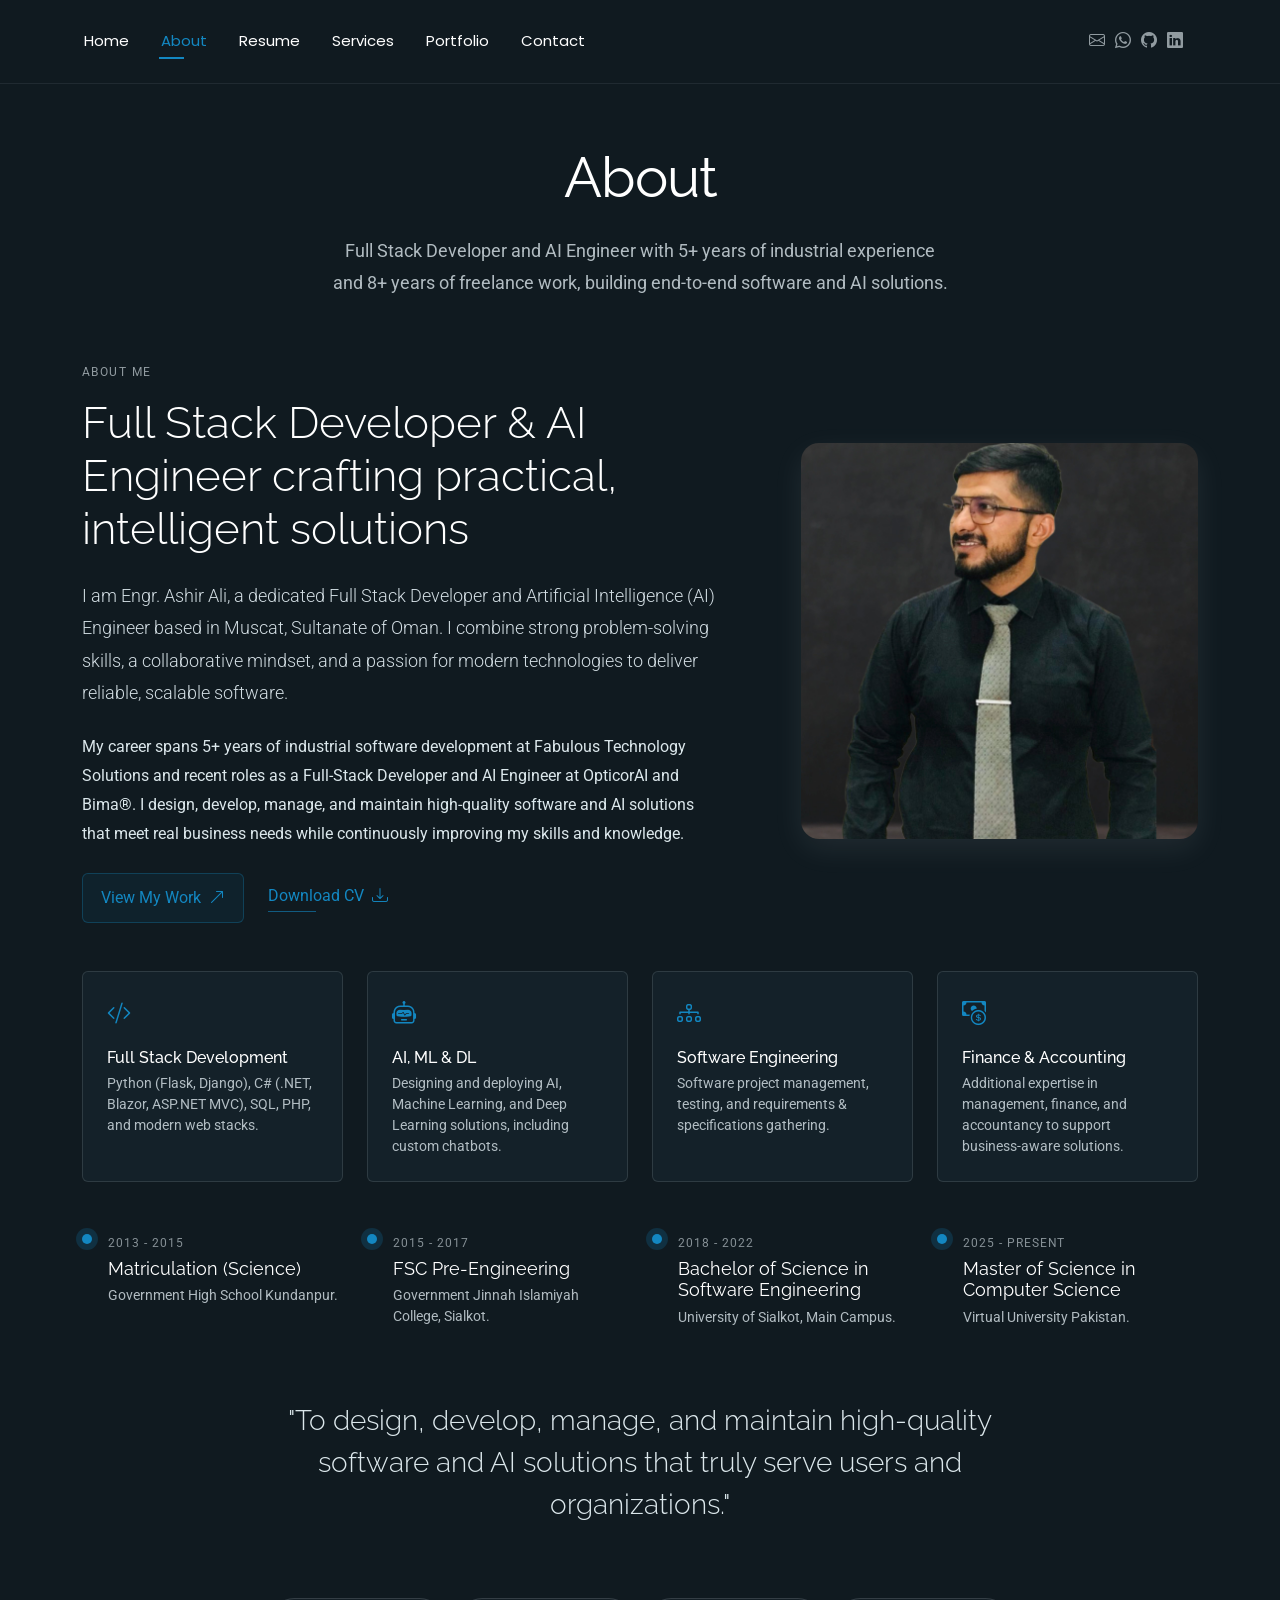
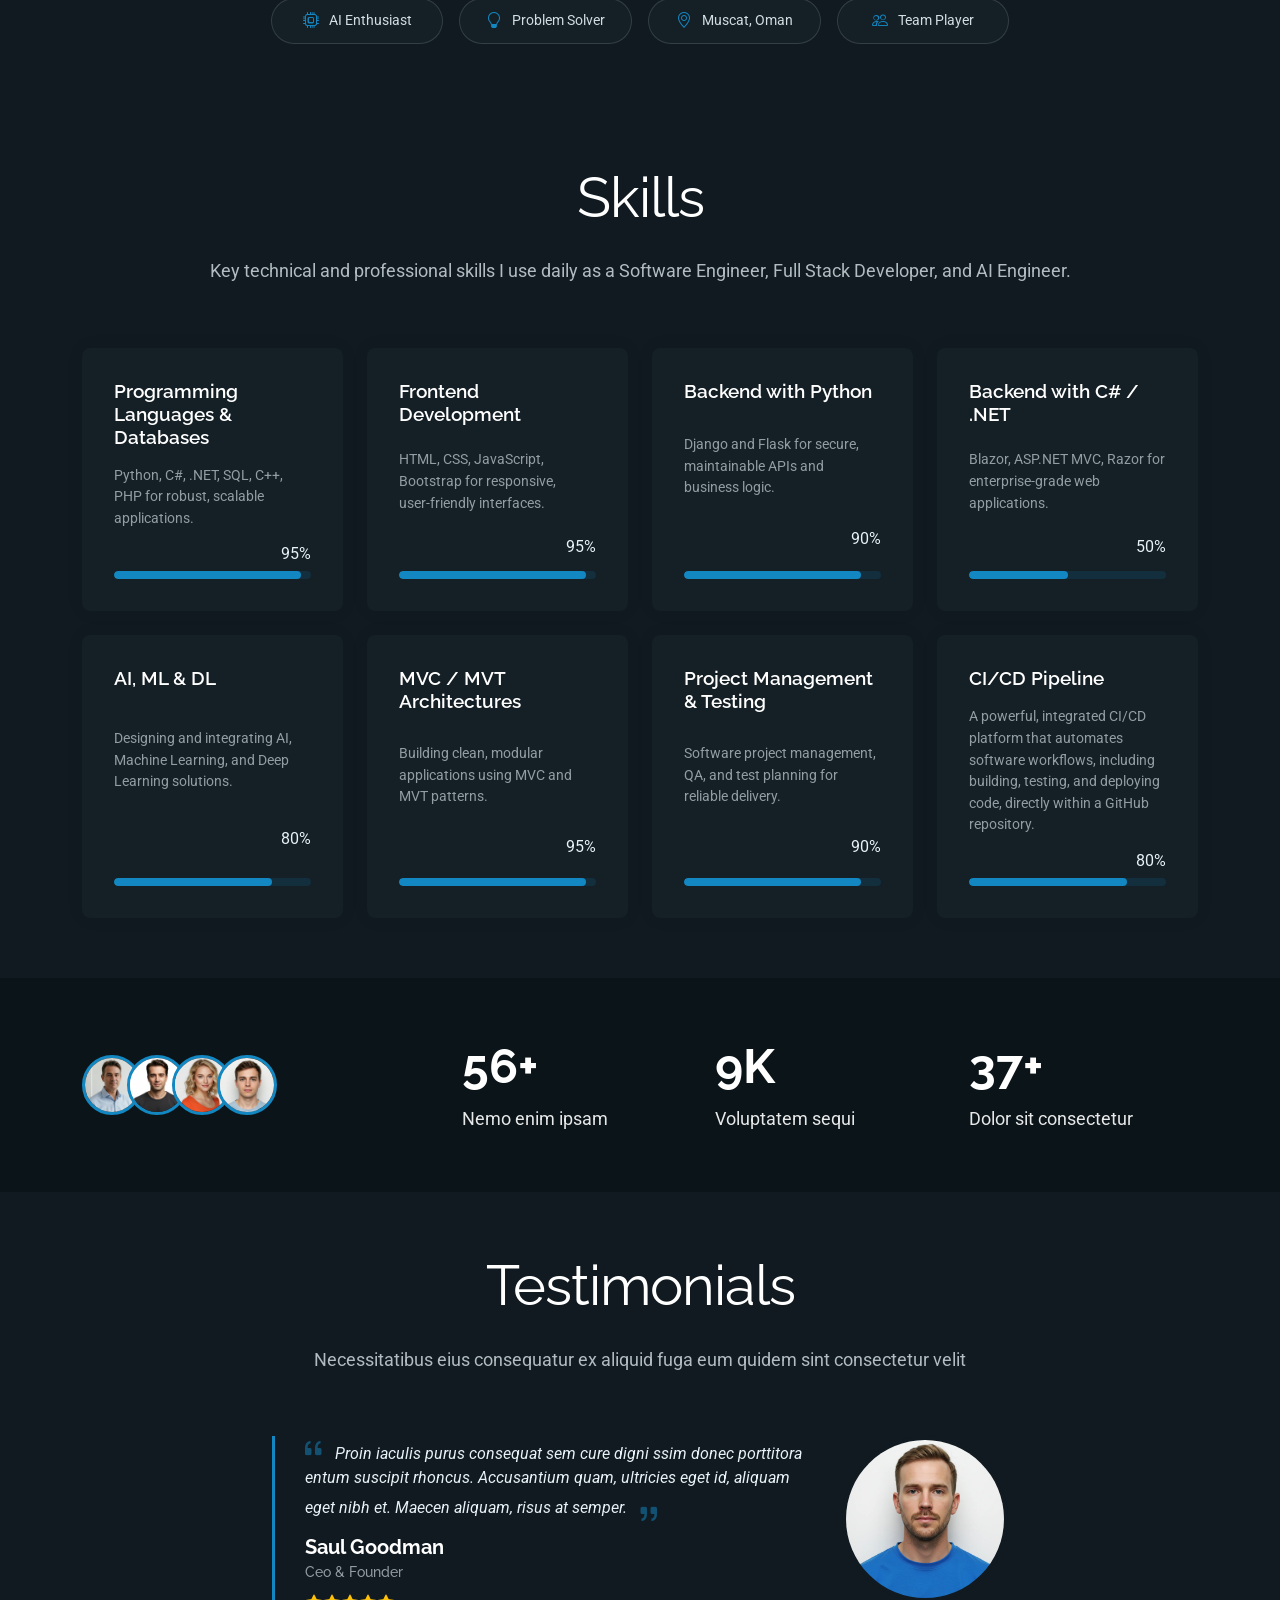
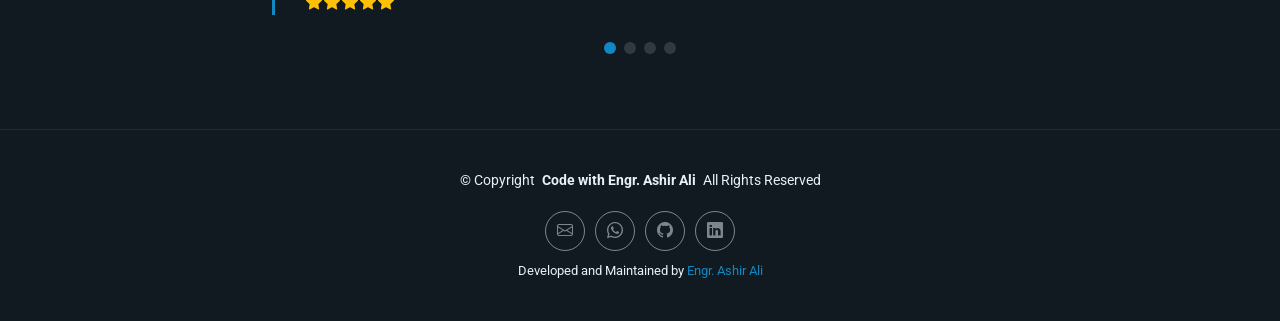
==== commit 4f4940ca: "Update whatsapp contact" ====
--- a/about.html
+++ b/about.html
@@ -55,7 +55,7 @@
 
       <div class="header-social-links">
         <a href="mailto:ashirbhalli482@gmail.com" target="_blank"><i class="bi bi-envelope"></i></a>
-        <a href="https://chat.whatsapp.com/+96878351693" target="_blank"><i class="bi bi-whatsapp"></i></a>
+        <a href="https://wa.me/96878351693" target="_blank"><i class="bi bi-whatsapp"></i></a>
         <a href="https://github.com/ashirbhalli482-ops" target="_blank" rel="noopener noreferrer"><i class="bi bi-github"></i></a>
         <a href="https://www.linkedin.com/in/ashir-ali-4512831a4" target="_blank" rel="noopener noreferrer"><i class="bi bi-linkedin"></i></a>
       </div>
@@ -513,7 +513,7 @@
       </div>
       <div class="social-links d-flex justify-content-center">
         <a href="mailto:ashirbhalli482@gmail.com" target="_blank"><i class="bi bi-envelope"></i></a>
-        <a href="https://chat.whatsapp.com/+96878351693" target="_blank"><i class="bi bi-whatsapp"></i></a>
+        <a href="https://wa.me/96878351693" target="_blank"><i class="bi bi-whatsapp"></i></a>
         <a href="https://github.com/ashirbhalli482-ops" target="_blank" rel="noopener noreferrer"><i class="bi bi-github"></i></a>
         <a href="https://www.linkedin.com/in/ashir-ali-4512831a4" target="_blank" rel="noopener noreferrer"><i class="bi bi-linkedin"></i></a>
       </div>
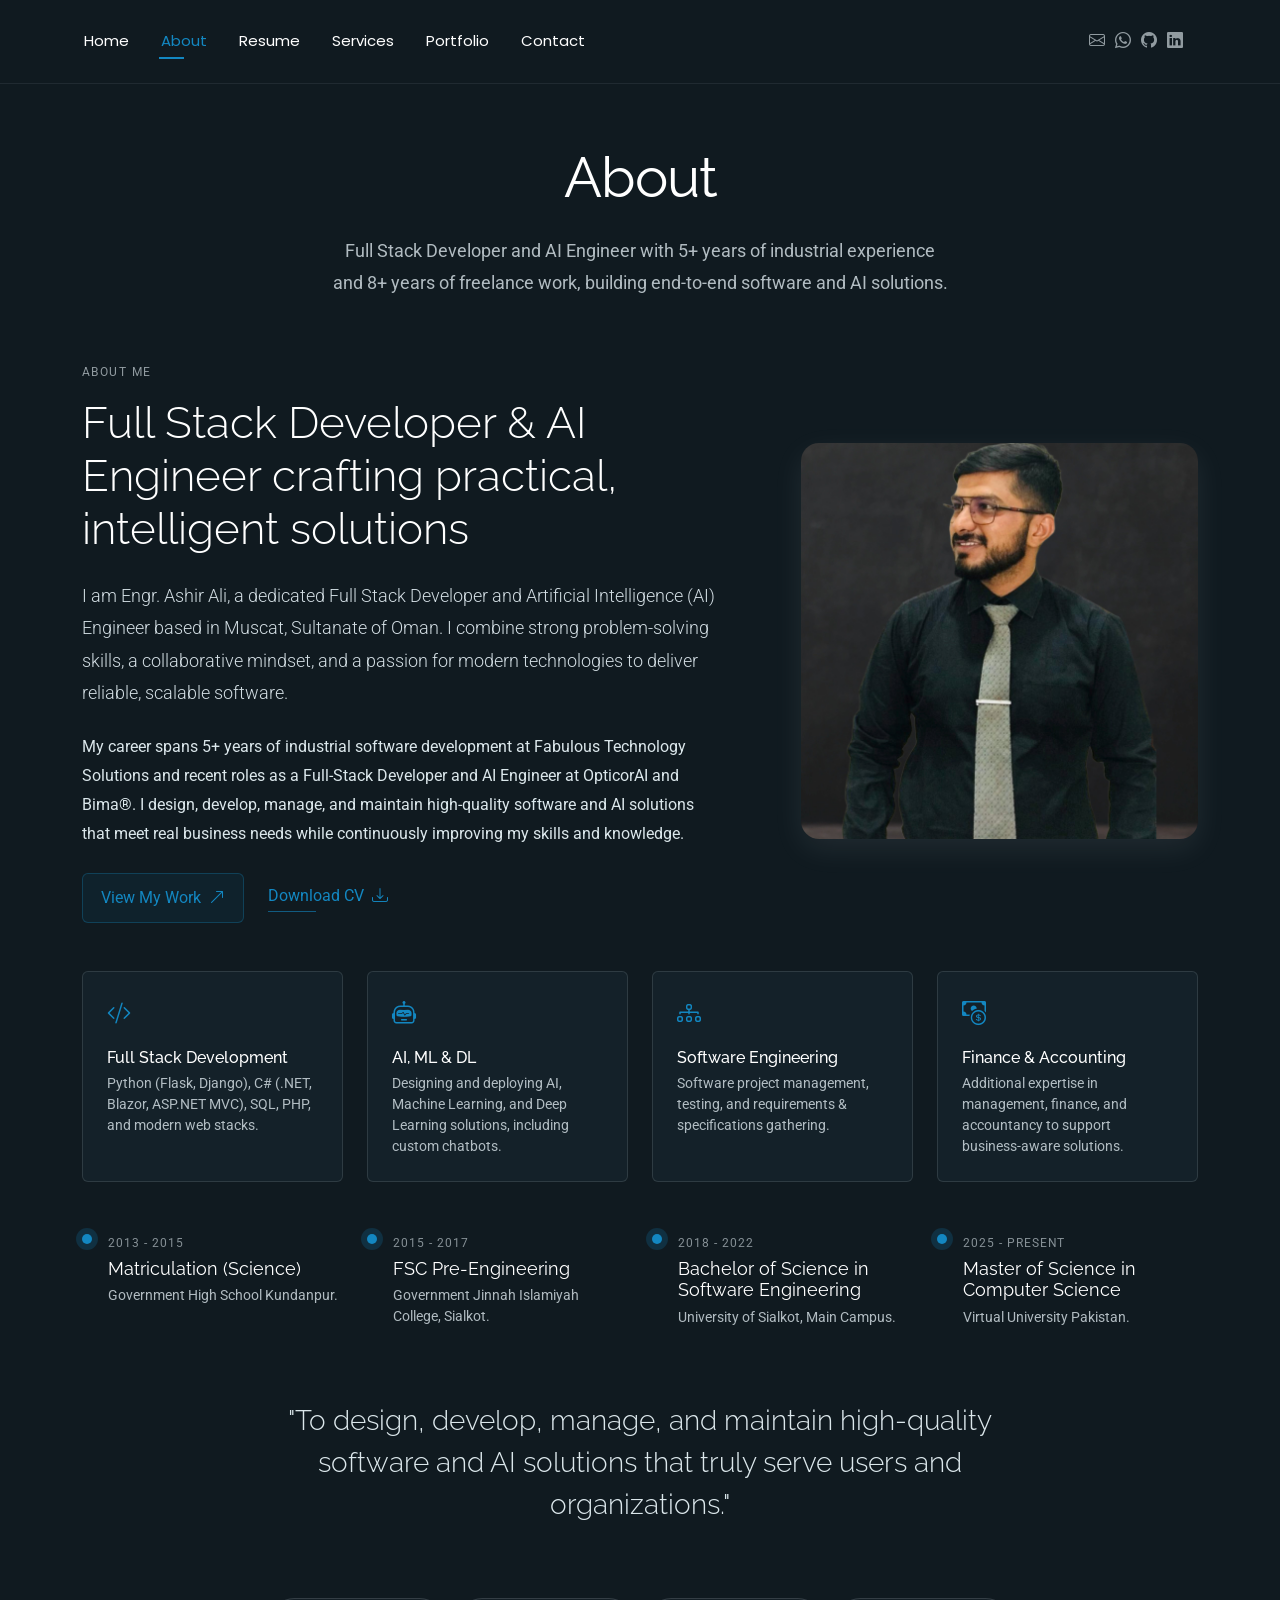
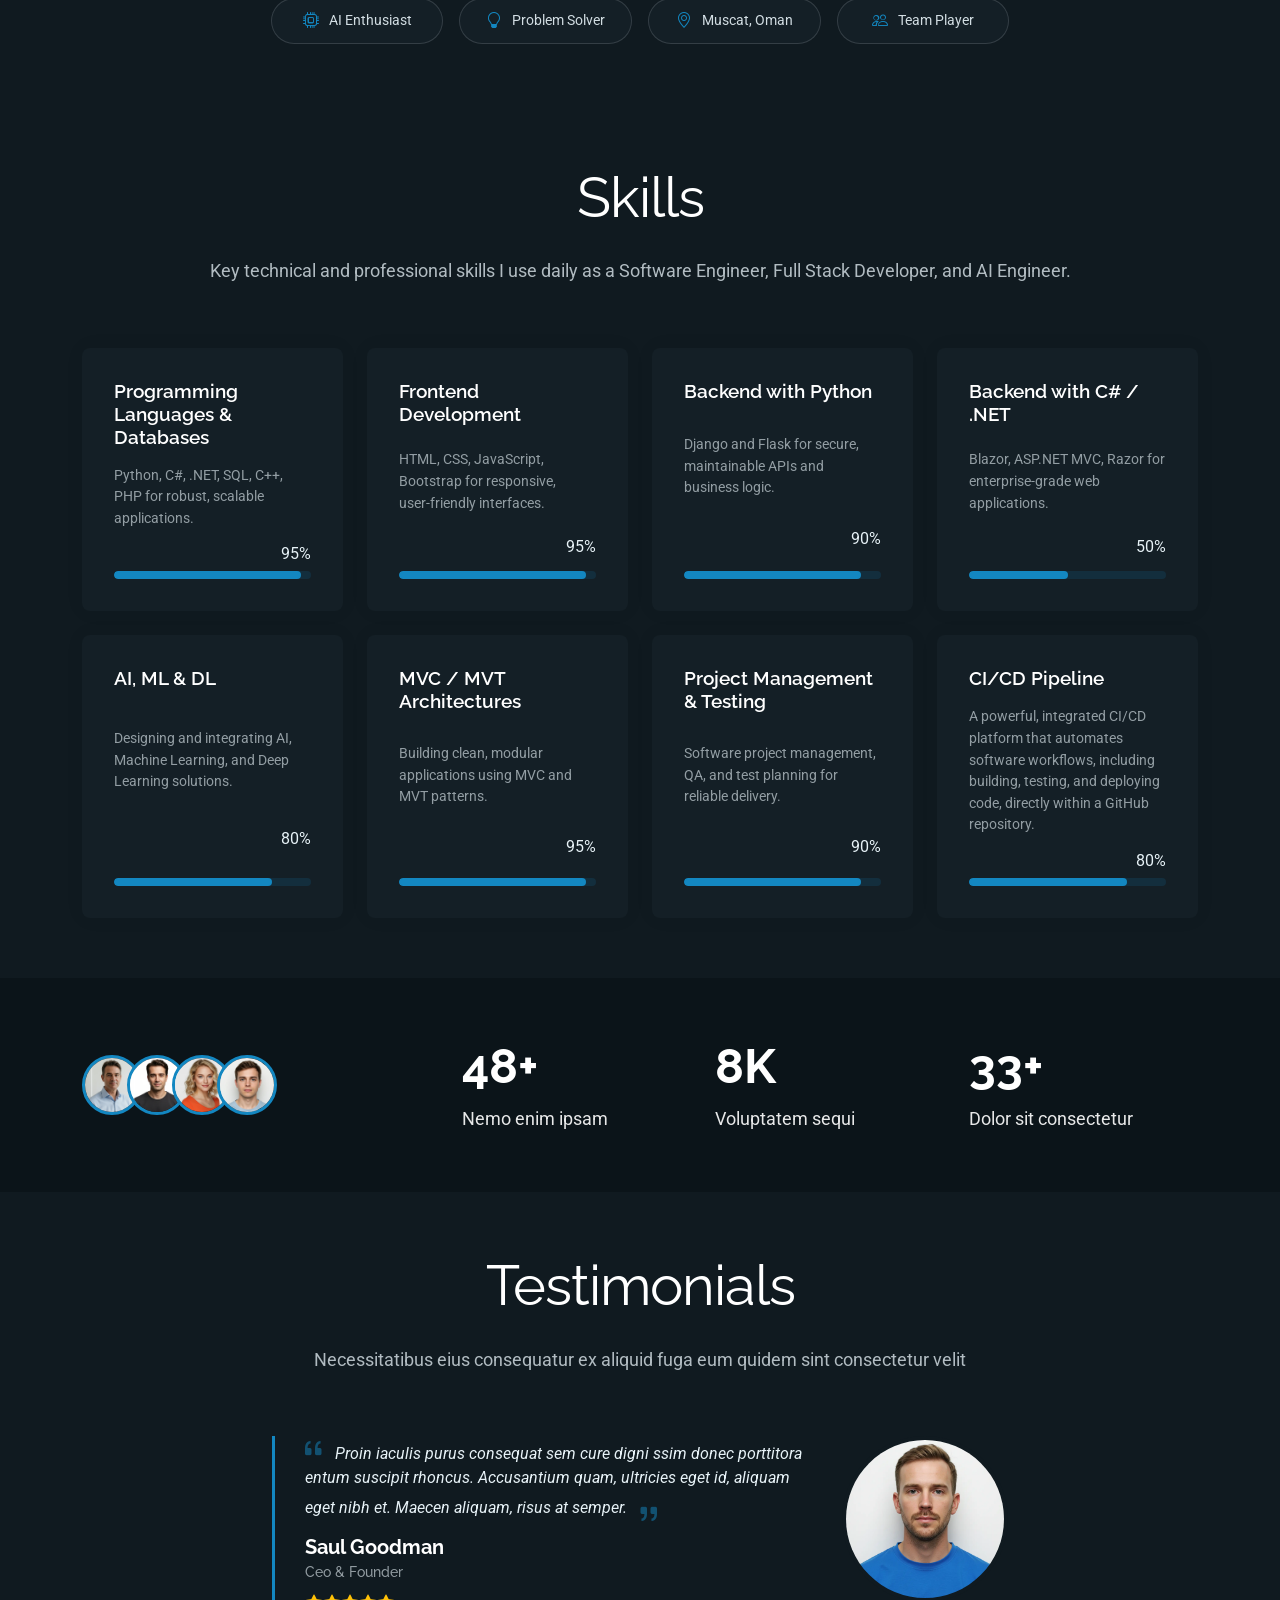
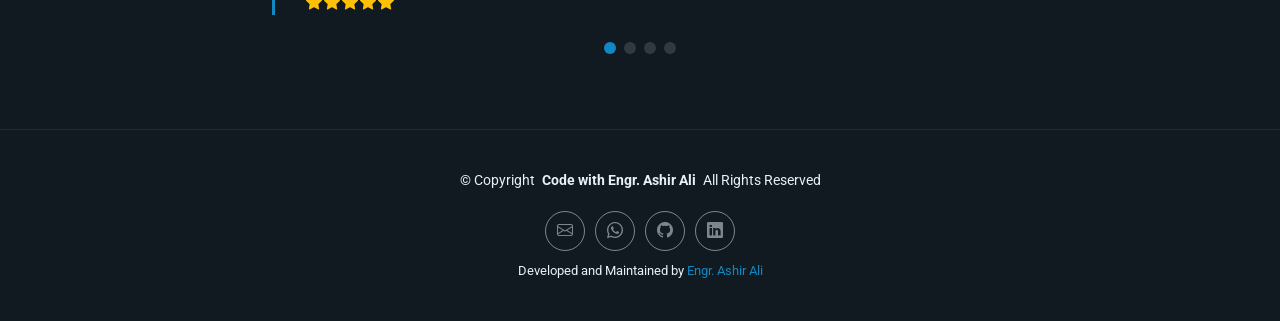
==== commit 1eb1fea4: "Update whatsapp contact for direct chat" ====
--- a/about.html
+++ b/about.html
@@ -55,7 +55,7 @@
 
       <div class="header-social-links">
         <a href="mailto:ashirbhalli482@gmail.com" target="_blank"><i class="bi bi-envelope"></i></a>
-        <a href="https://wa.me/96878351693" target="_blank"><i class="bi bi-whatsapp"></i></a>
+        <a href="https://wa.me/+96878351693" target="_blank"><i class="bi bi-whatsapp"></i></a>
         <a href="https://github.com/ashirbhalli482-ops" target="_blank" rel="noopener noreferrer"><i class="bi bi-github"></i></a>
         <a href="https://www.linkedin.com/in/ashir-ali-4512831a4" target="_blank" rel="noopener noreferrer"><i class="bi bi-linkedin"></i></a>
       </div>
@@ -513,7 +513,7 @@
       </div>
       <div class="social-links d-flex justify-content-center">
         <a href="mailto:ashirbhalli482@gmail.com" target="_blank"><i class="bi bi-envelope"></i></a>
-        <a href="https://wa.me/96878351693" target="_blank"><i class="bi bi-whatsapp"></i></a>
+        <a href="https://wa.me/+96878351693" target="_blank"><i class="bi bi-whatsapp"></i></a>
         <a href="https://github.com/ashirbhalli482-ops" target="_blank" rel="noopener noreferrer"><i class="bi bi-github"></i></a>
         <a href="https://www.linkedin.com/in/ashir-ali-4512831a4" target="_blank" rel="noopener noreferrer"><i class="bi bi-linkedin"></i></a>
       </div>
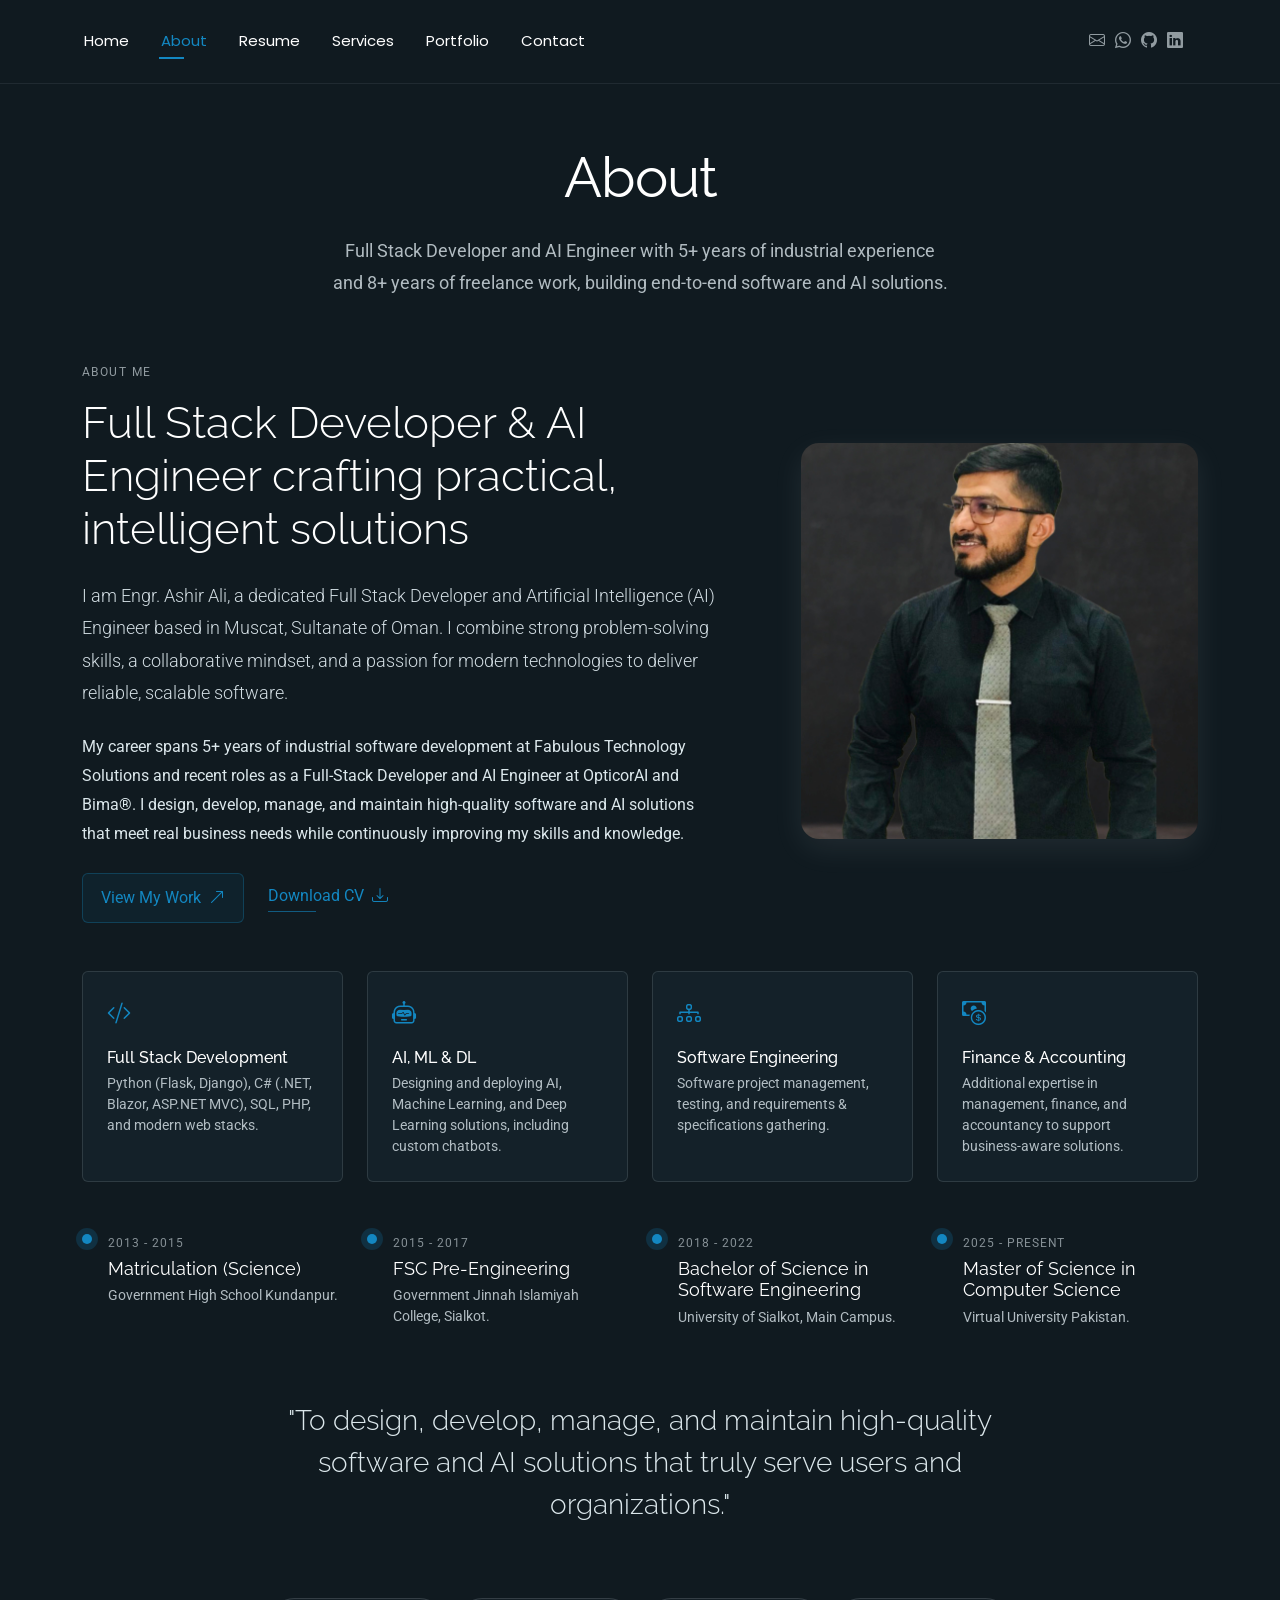
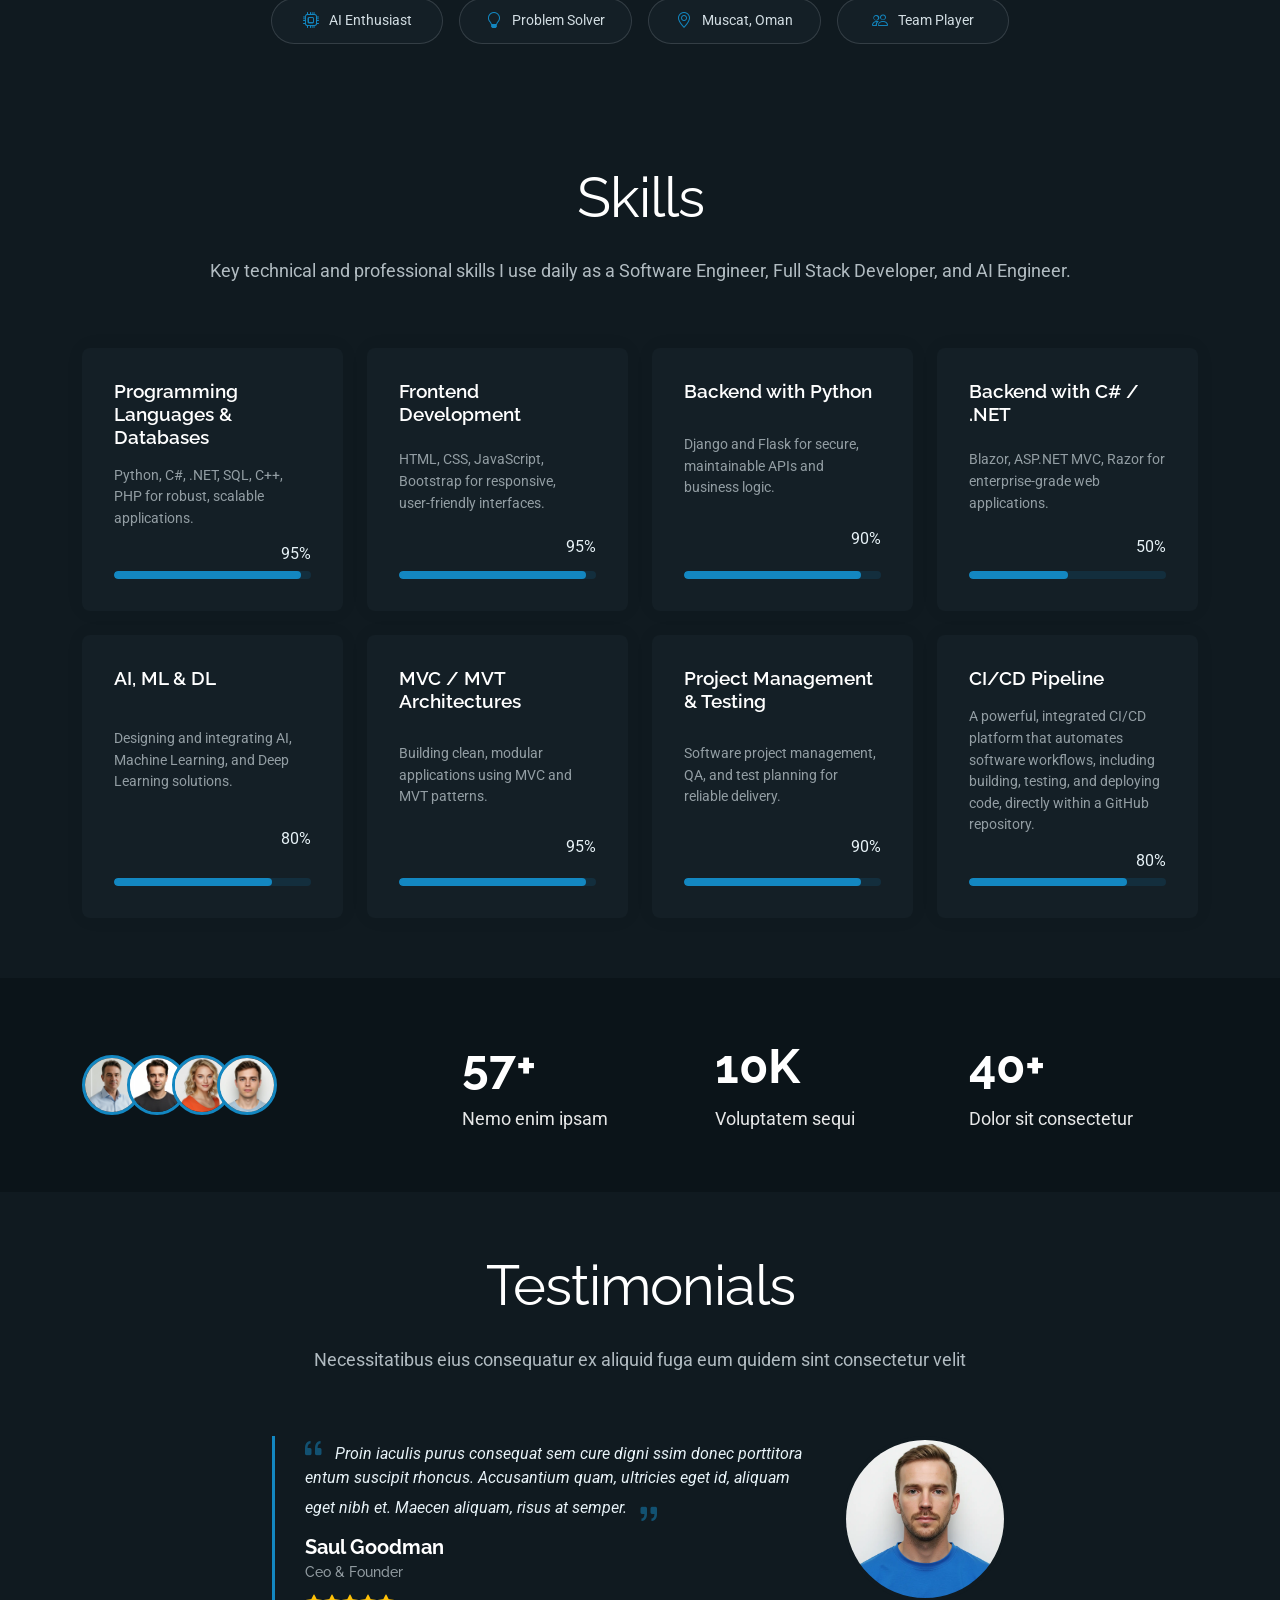
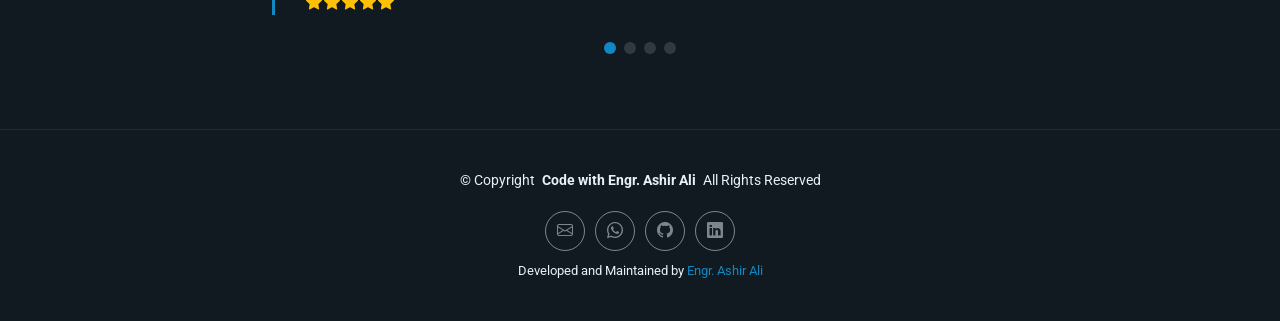
==== commit b71ff512: "Update whatsapp contact for direct chat without +" ====
--- a/about.html
+++ b/about.html
@@ -55,7 +55,7 @@
 
       <div class="header-social-links">
         <a href="mailto:ashirbhalli482@gmail.com" target="_blank"><i class="bi bi-envelope"></i></a>
-        <a href="https://wa.me/+96878351693" target="_blank"><i class="bi bi-whatsapp"></i></a>
+        <a href="https://wa.me/96878351693" target="_blank"><i class="bi bi-whatsapp"></i></a>
         <a href="https://github.com/ashirbhalli482-ops" target="_blank" rel="noopener noreferrer"><i class="bi bi-github"></i></a>
         <a href="https://www.linkedin.com/in/ashir-ali-4512831a4" target="_blank" rel="noopener noreferrer"><i class="bi bi-linkedin"></i></a>
       </div>
@@ -513,7 +513,7 @@
       </div>
       <div class="social-links d-flex justify-content-center">
         <a href="mailto:ashirbhalli482@gmail.com" target="_blank"><i class="bi bi-envelope"></i></a>
-        <a href="https://wa.me/+96878351693" target="_blank"><i class="bi bi-whatsapp"></i></a>
+        <a href="https://wa.me/96878351693" target="_blank"><i class="bi bi-whatsapp"></i></a>
         <a href="https://github.com/ashirbhalli482-ops" target="_blank" rel="noopener noreferrer"><i class="bi bi-github"></i></a>
         <a href="https://www.linkedin.com/in/ashir-ali-4512831a4" target="_blank" rel="noopener noreferrer"><i class="bi bi-linkedin"></i></a>
       </div>
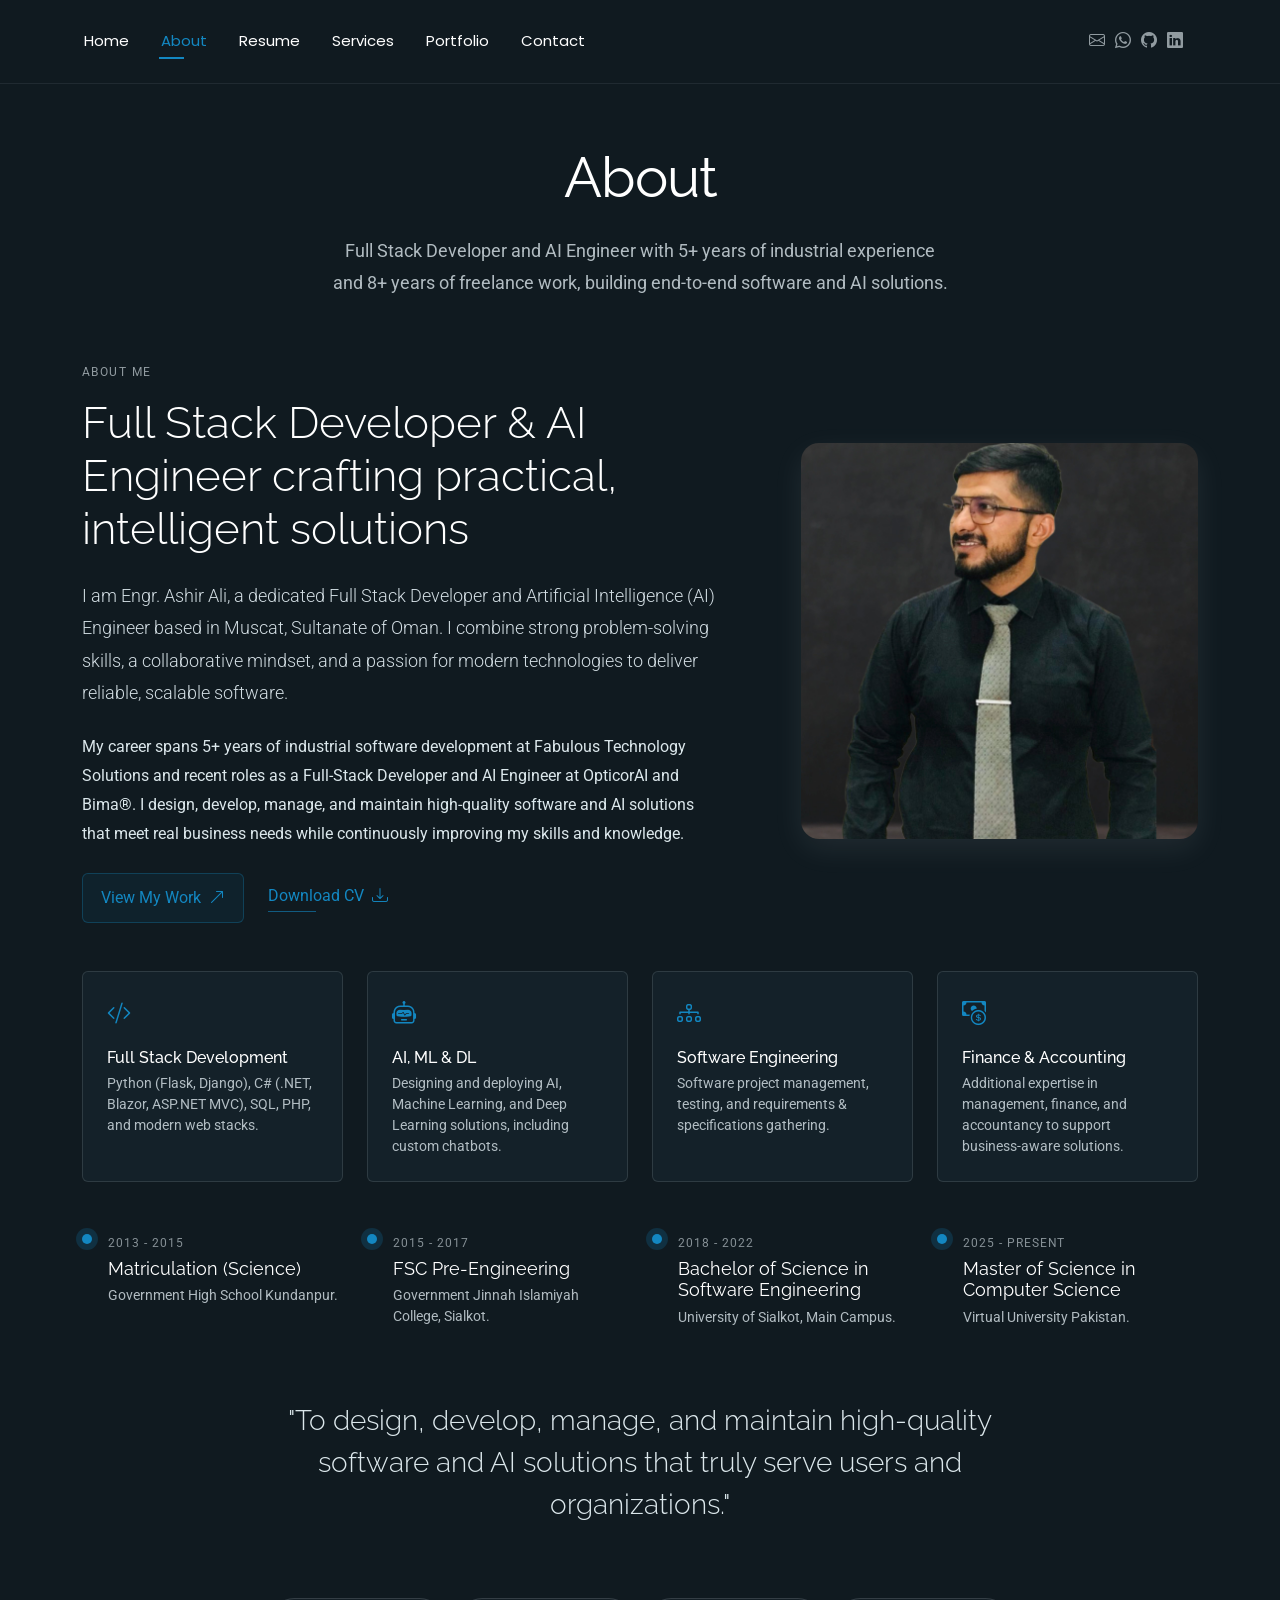
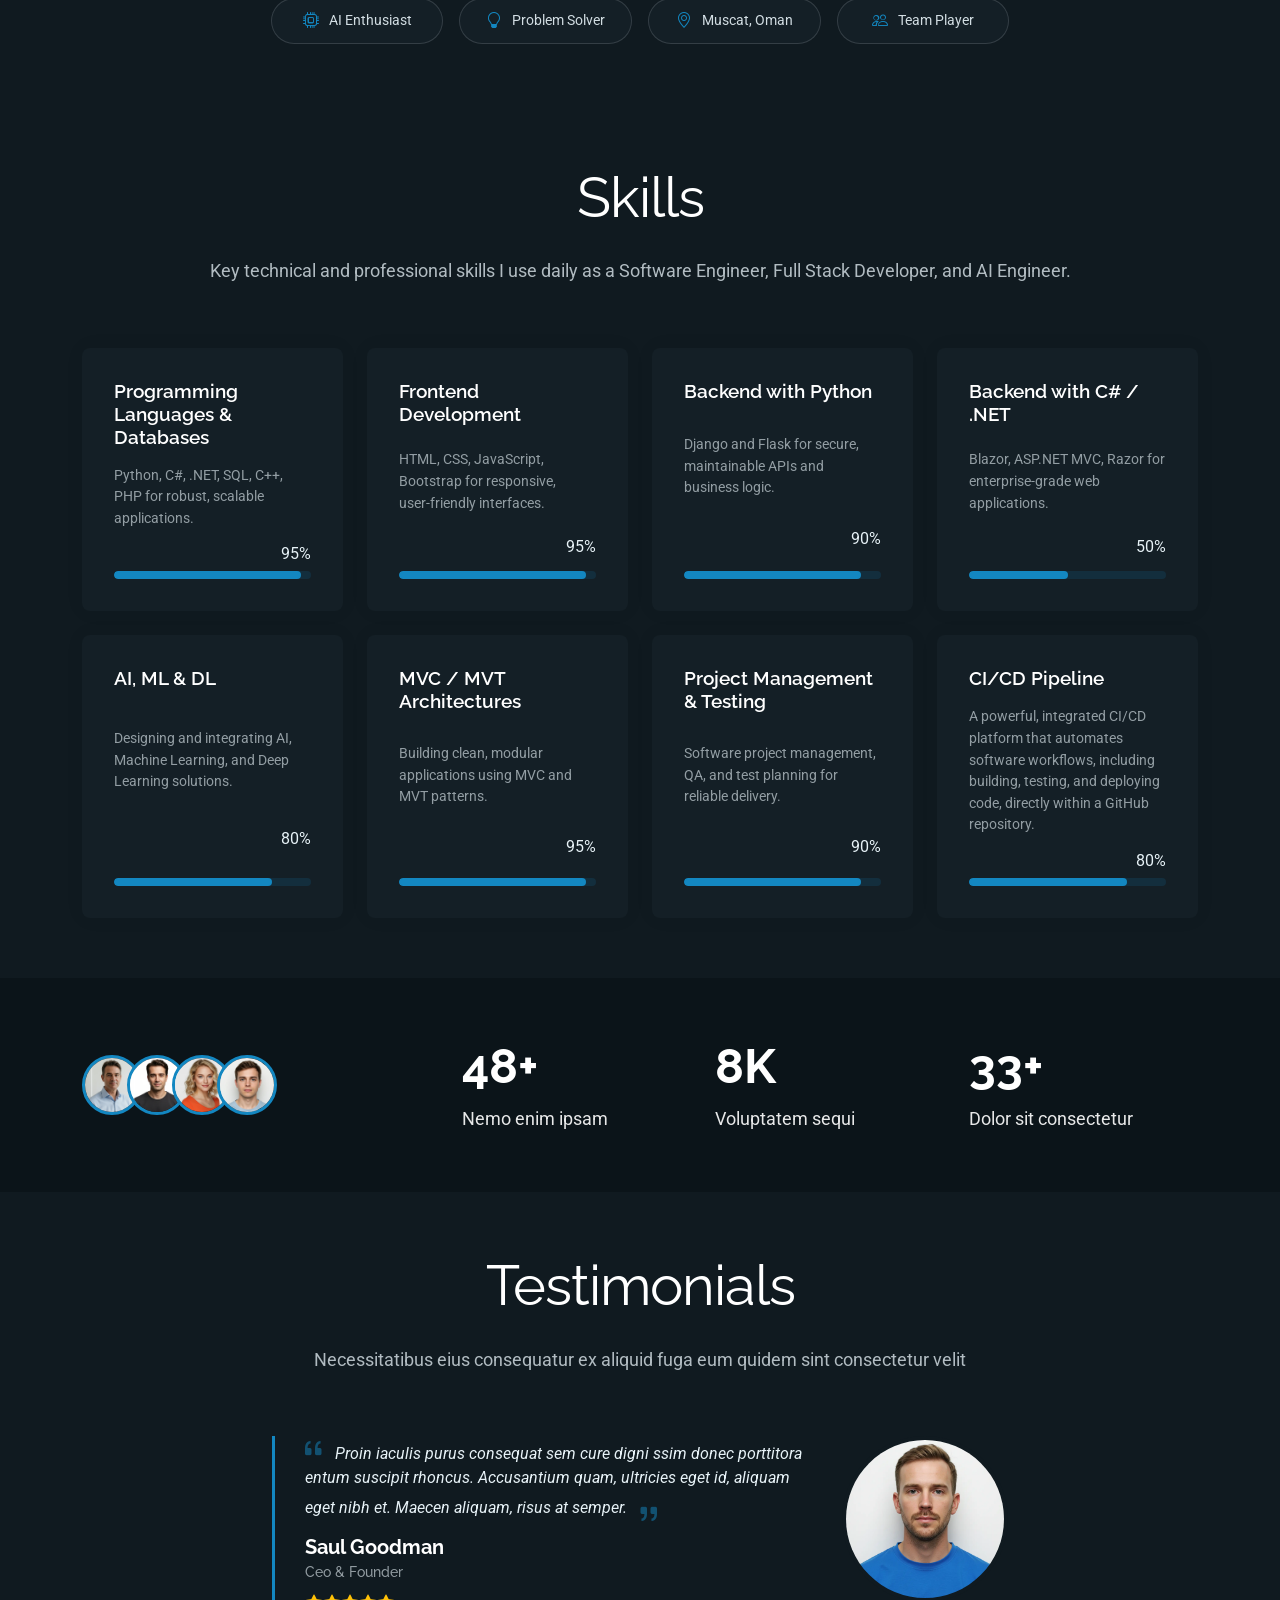
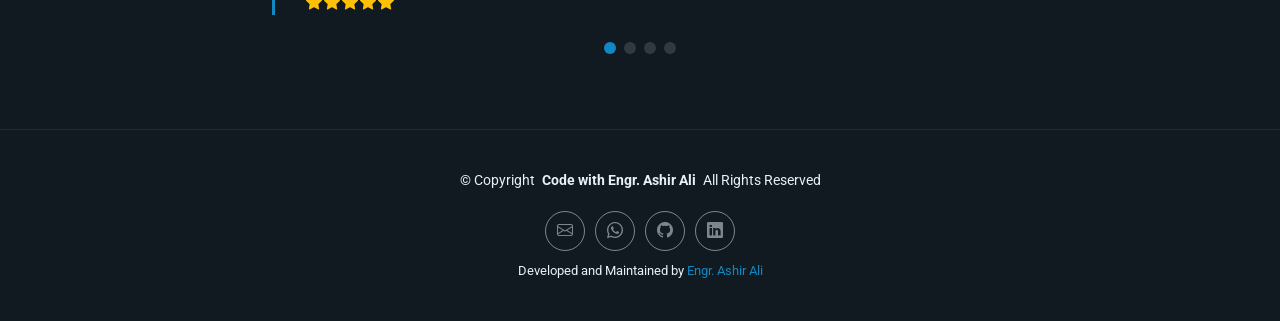
==== commit 682a9ce3: "Update whatsapp contact for direct chat with api" ====
--- a/about.html
+++ b/about.html
@@ -55,7 +55,7 @@
 
       <div class="header-social-links">
         <a href="mailto:ashirbhalli482@gmail.com" target="_blank"><i class="bi bi-envelope"></i></a>
-        <a href="https://wa.me/96878351693" target="_blank"><i class="bi bi-whatsapp"></i></a>
+        <a href="https://api.whatsapp.com/send?phone=96878351693" target="_blank"><i class="bi bi-whatsapp"></i></a>
         <a href="https://github.com/ashirbhalli482-ops" target="_blank" rel="noopener noreferrer"><i class="bi bi-github"></i></a>
         <a href="https://www.linkedin.com/in/ashir-ali-4512831a4" target="_blank" rel="noopener noreferrer"><i class="bi bi-linkedin"></i></a>
       </div>
@@ -513,7 +513,7 @@
       </div>
       <div class="social-links d-flex justify-content-center">
         <a href="mailto:ashirbhalli482@gmail.com" target="_blank"><i class="bi bi-envelope"></i></a>
-        <a href="https://wa.me/96878351693" target="_blank"><i class="bi bi-whatsapp"></i></a>
+        <a href="https://api.whatsapp.com/send?phone=96878351693" target="_blank"><i class="bi bi-whatsapp"></i></a>
         <a href="https://github.com/ashirbhalli482-ops" target="_blank" rel="noopener noreferrer"><i class="bi bi-github"></i></a>
         <a href="https://www.linkedin.com/in/ashir-ali-4512831a4" target="_blank" rel="noopener noreferrer"><i class="bi bi-linkedin"></i></a>
       </div>
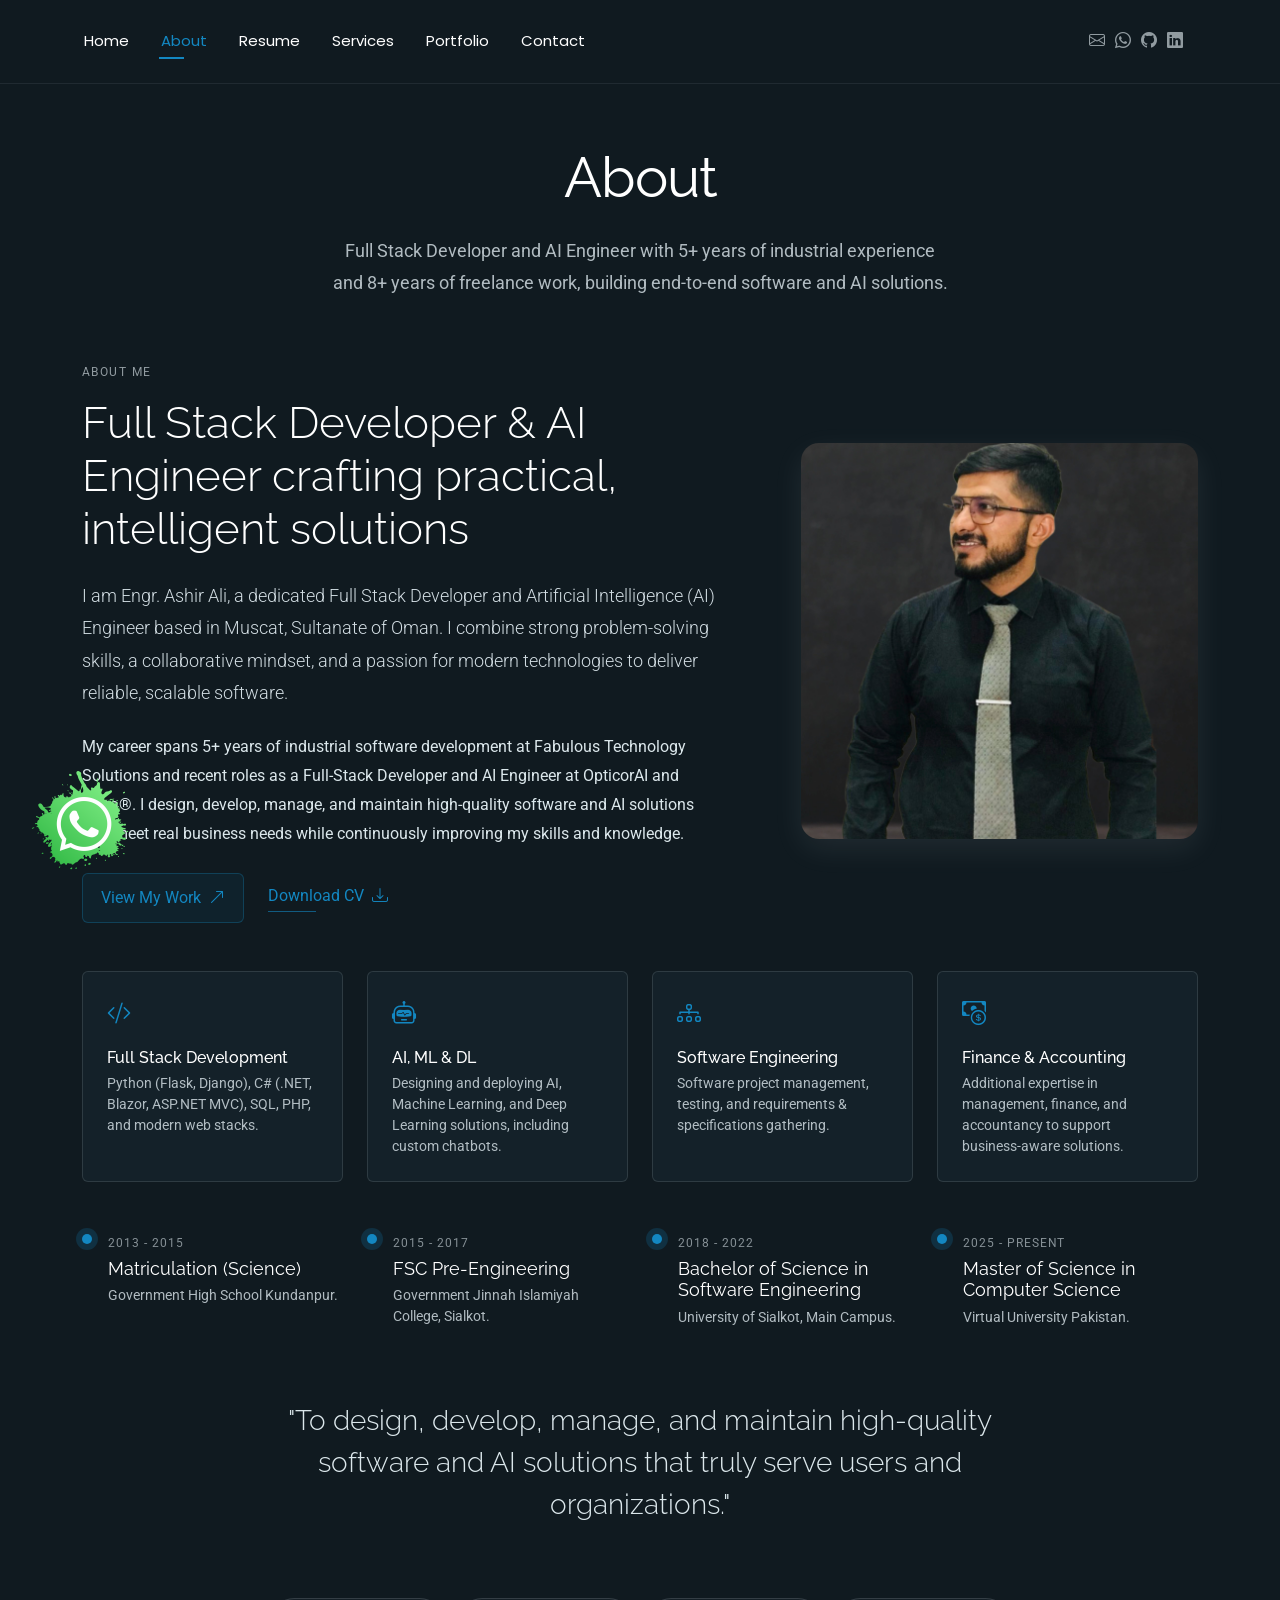
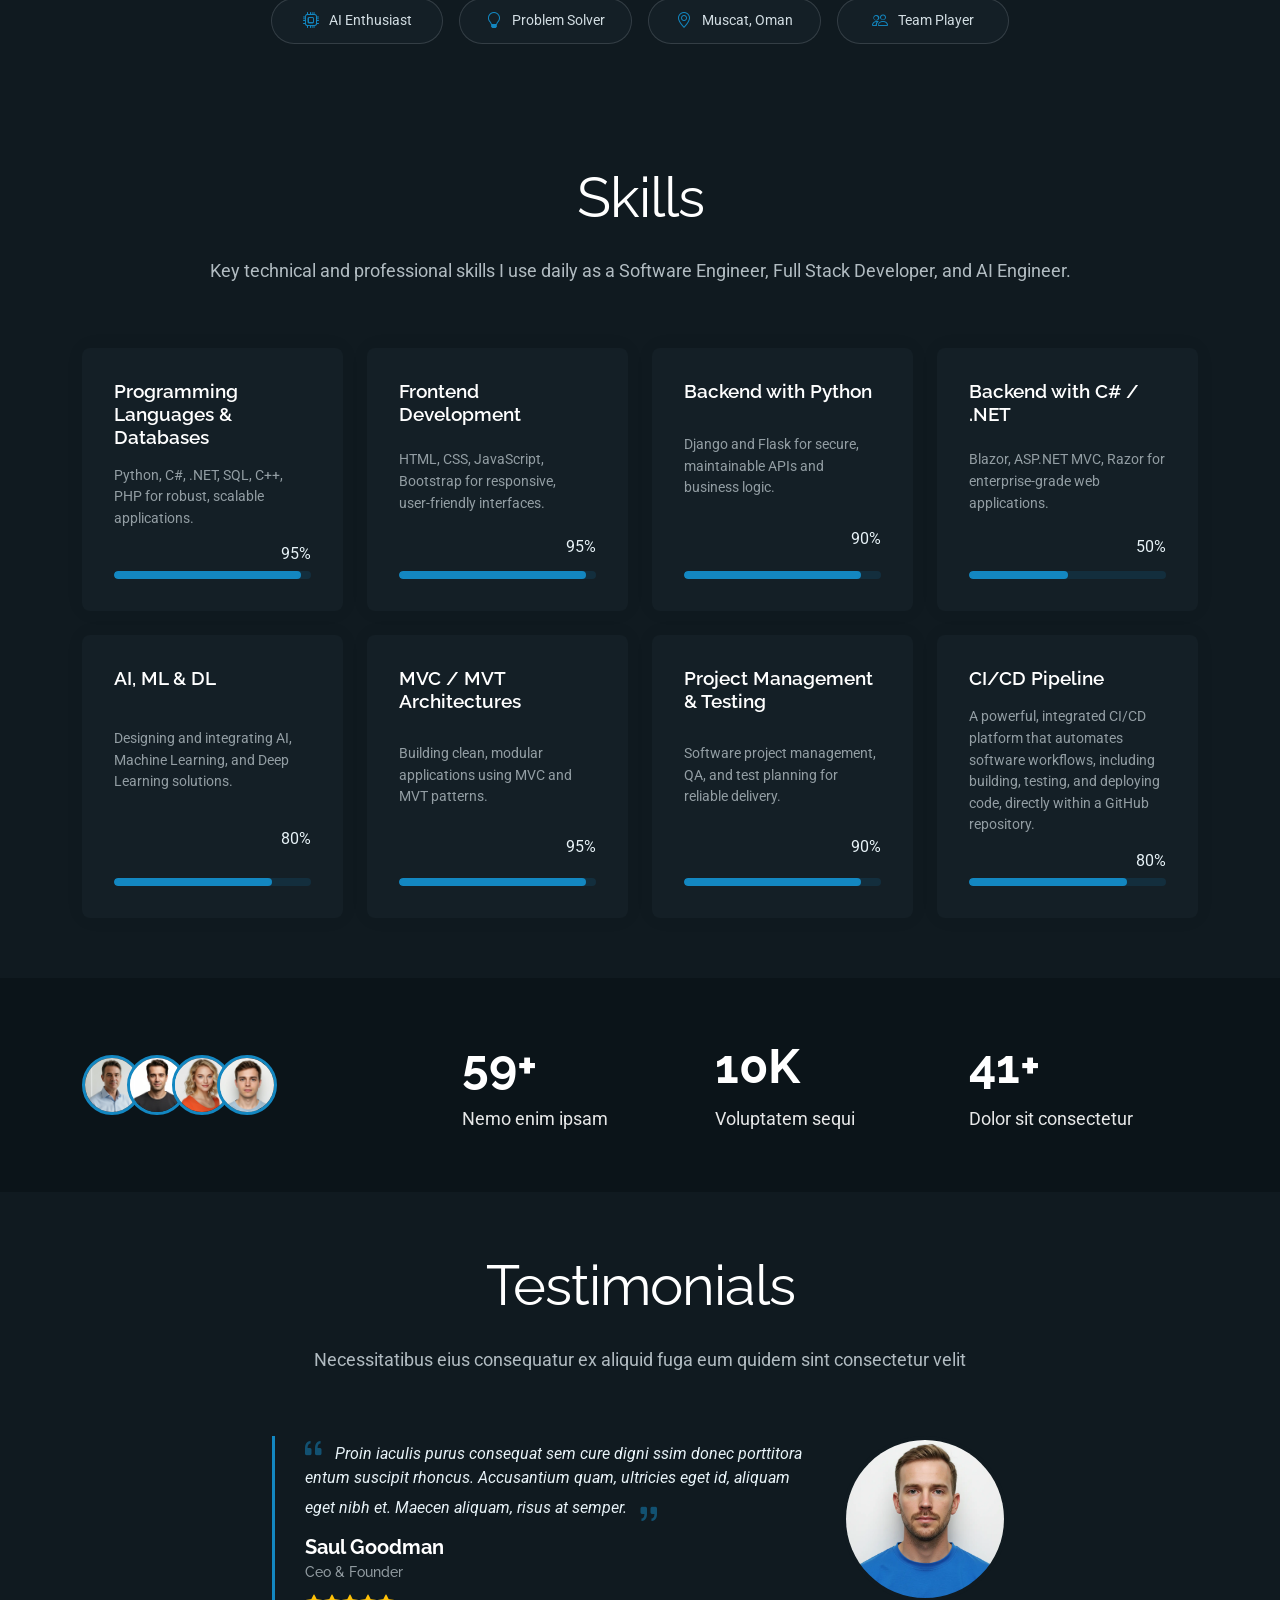
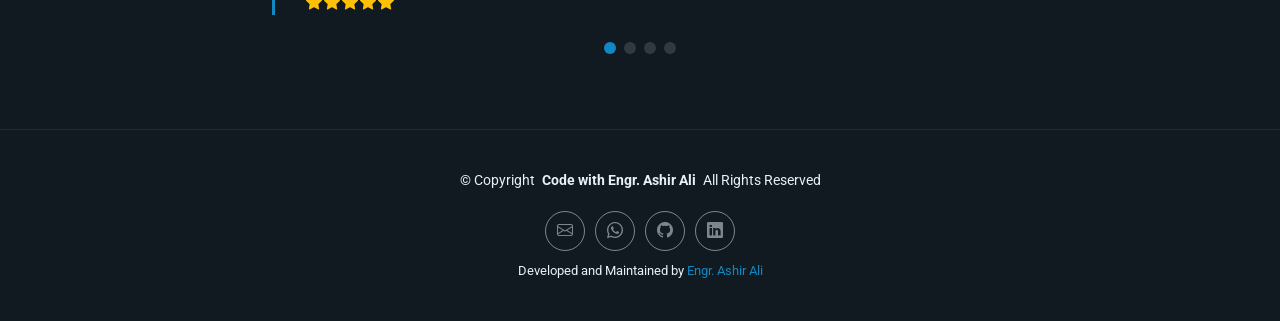
==== commit 20a6a0c3: "Add whatsapp Icon on web" ====
--- a/about.html
+++ b/about.html
@@ -531,6 +531,13 @@
   <!-- Preloader -->
   <div id="preloader"></div>
 
+   <!-- WhatsApp Button -->
+   <div class="whatsapp-button">
+    <a href="https://api.whatsapp.com/send?phone=96878351693" target="_blank">
+       <img src="assets/img/whatsapp.png" alt="WhatsApp" class="whatsapp-button-image">
+    </a>
+  </div>
+
   <!-- Vendor JS Files -->
   <script src="assets/vendor/bootstrap/js/bootstrap.bundle.min.js"></script>
   <script src="assets/vendor/php-email-form/validate.js"></script>
--- a/assets/css/main.css
+++ b/assets/css/main.css
@@ -2809,6 +2809,13 @@
   .contact .contact-form h3 {
     font-size: 1.75rem;
   }
+  .whatsapp-button-image{
+    max-width: 80px;
+  }
+  .whatsapp-button {
+    bottom: 10px; 
+    left: 10px;  
+  }
 }
 
 .contact .contact-form p {
@@ -2860,4 +2867,44 @@
 --------------------------------------------------------------*/
 .starter-section {
   display: block;
+}
+
+.whatsapp-button {
+  position: fixed;
+  bottom: 20px; 
+  left: 20px; 
+  z-index: 1;
+  /* box-shadow: 0 0 10px rgba(0, 0, 0, 0.2);
+  border-radius: 50%; */
+}
+/* .whatsapp-button-image{
+  max-width: 40px;
+} */
+
+.whatsapp-button-image{
+  max-width: 120px;
+  animation: whatsapp-float 1s ease-in-out infinite;
+}
+
+@keyframes whatsapp-float {
+  0% {
+    transform: translateY(0);
+  }
+  50% {
+    transform: translateY(-6px);
+  }
+  100% {
+    transform: translateY(0);
+  }
+}
+
+
+@media (max-width: 430px) {
+  .whatsapp-button-image{
+    max-width: 85px;
+  }
+  .whatsapp-button {
+    bottom: 10px; 
+    left: 10px;  
+  }
 }
